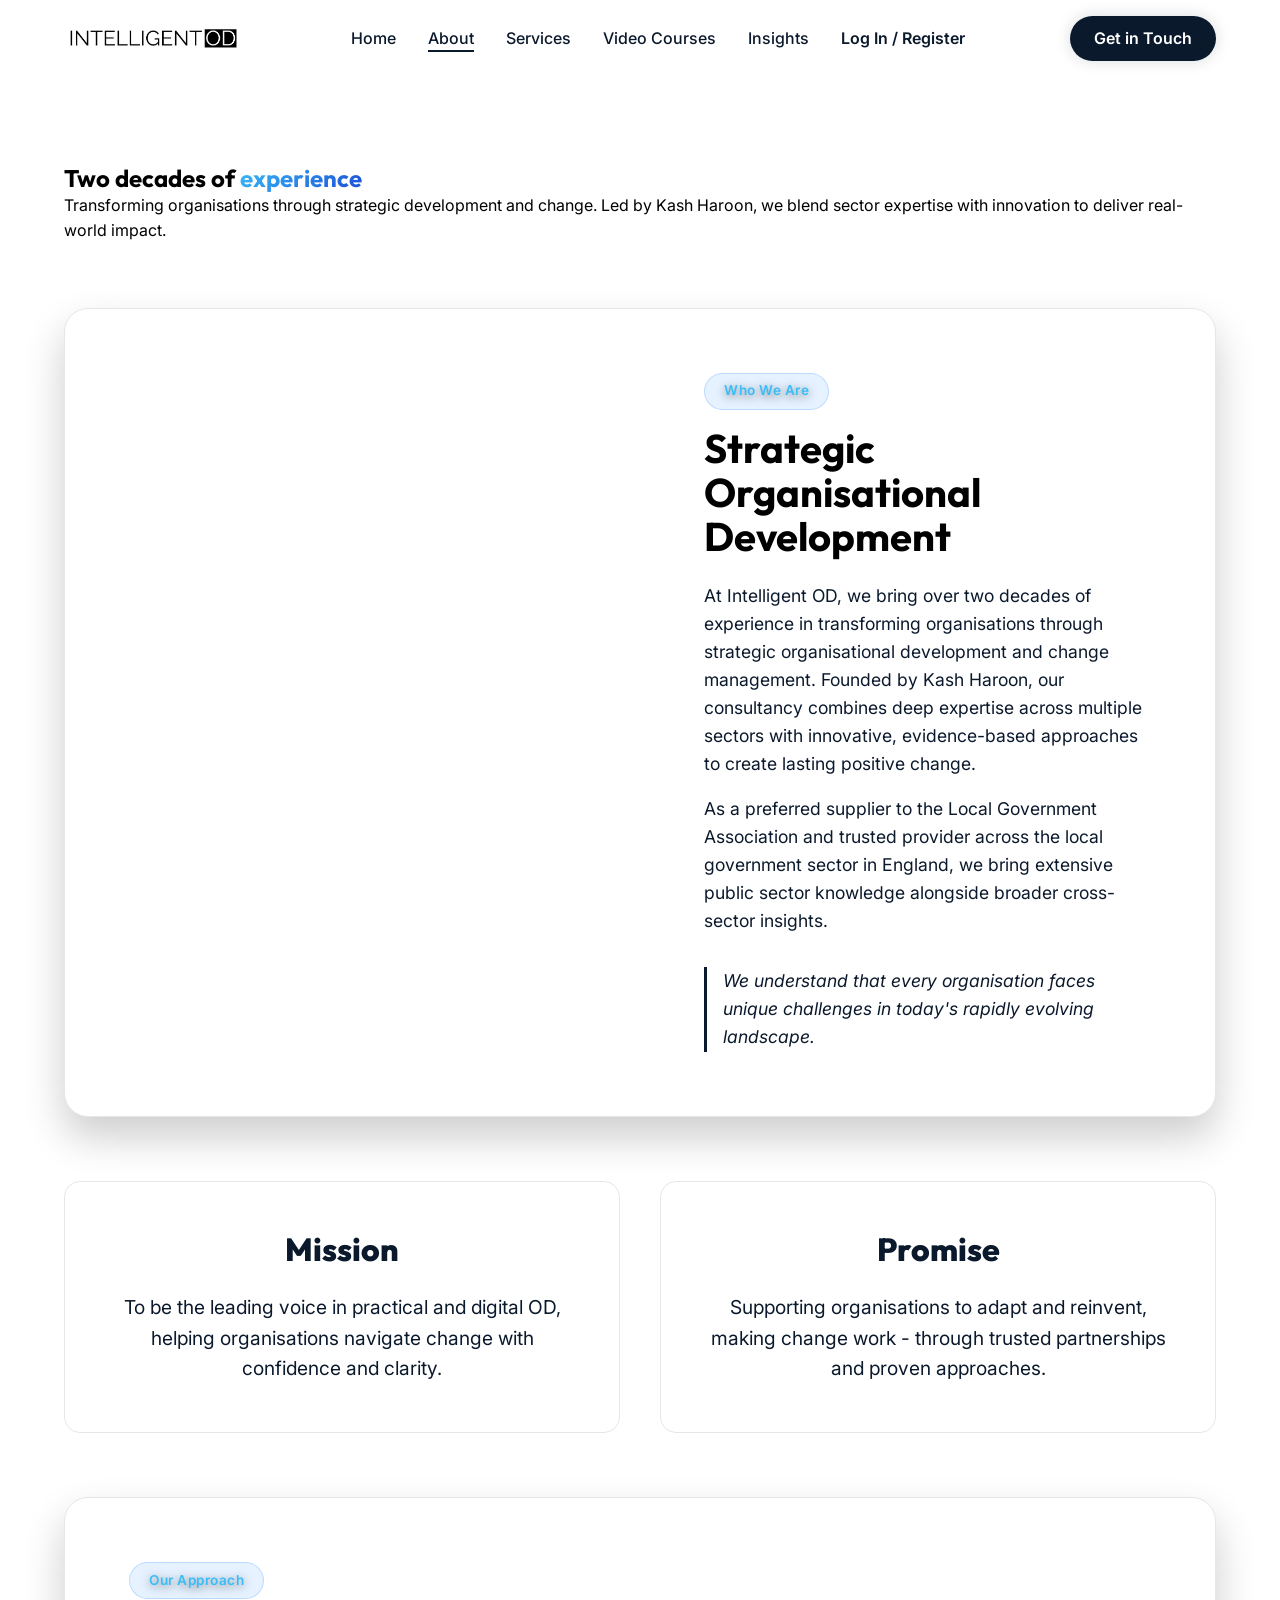
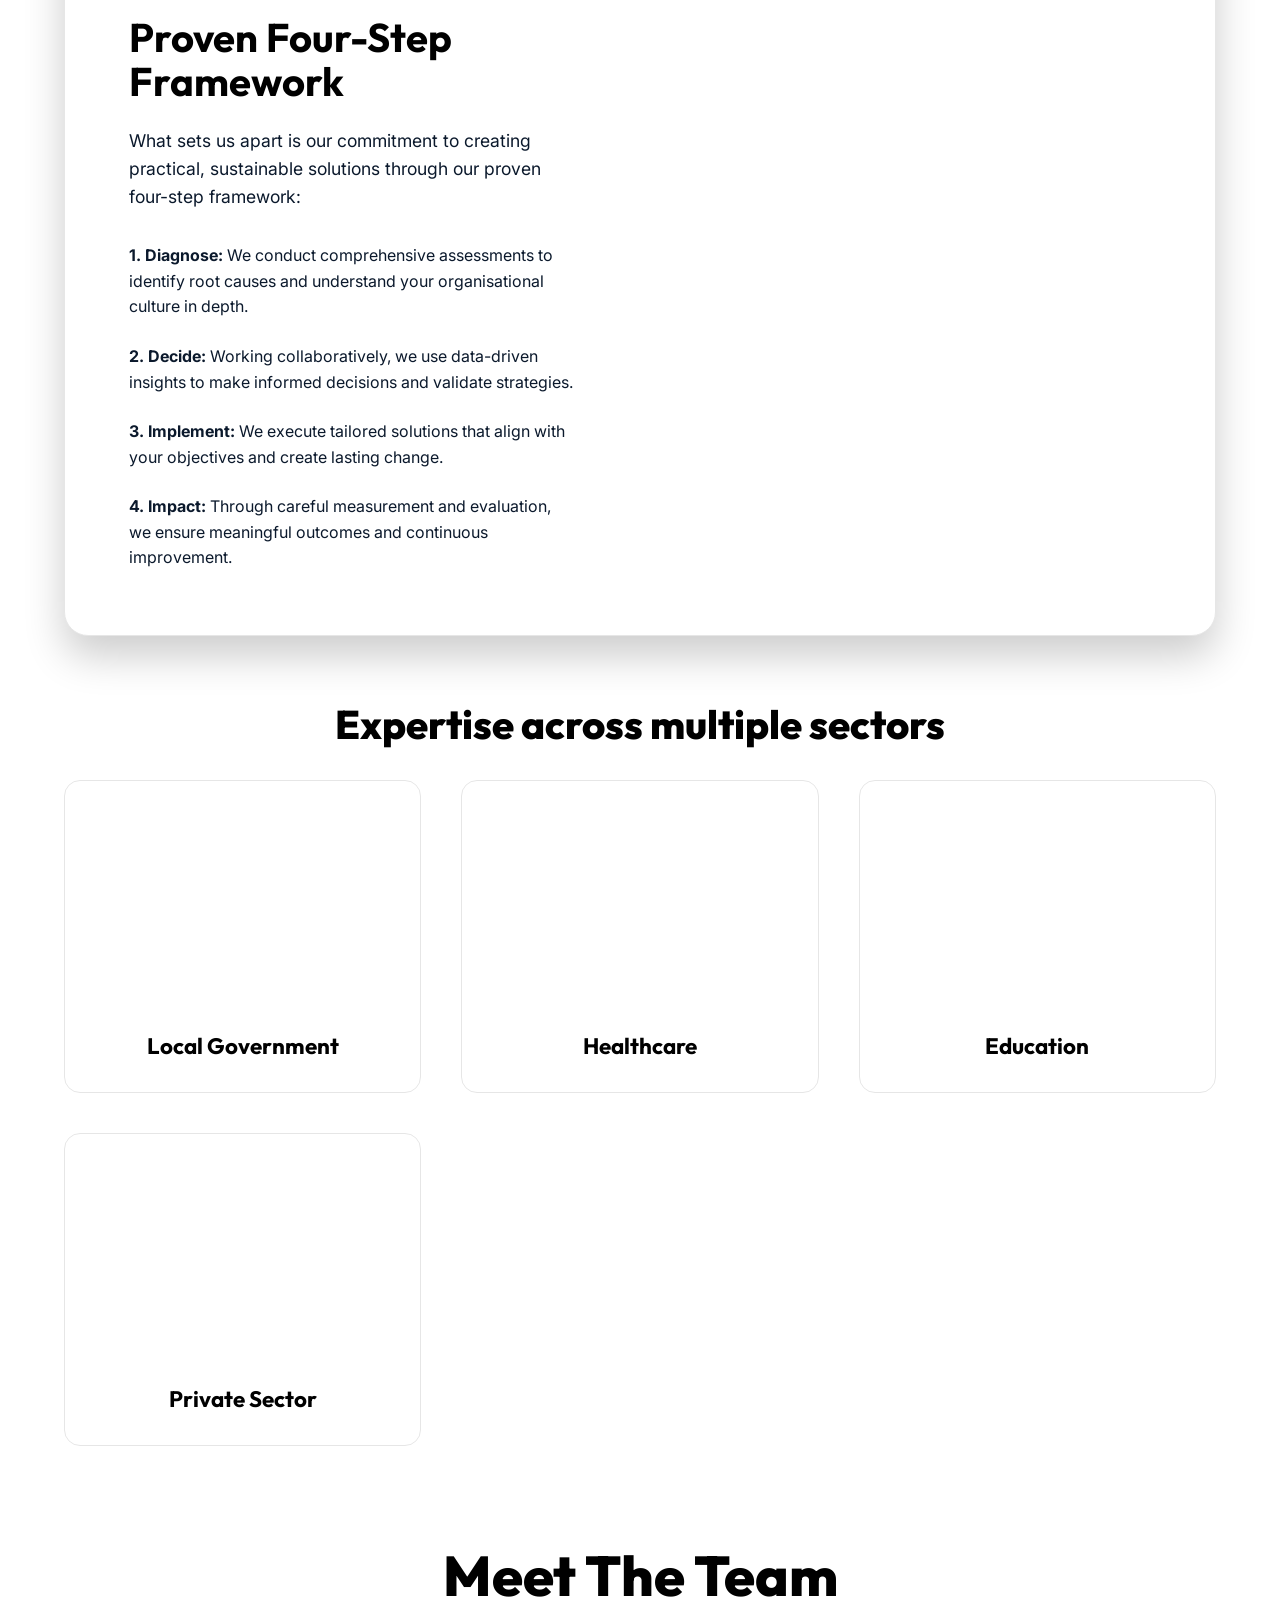
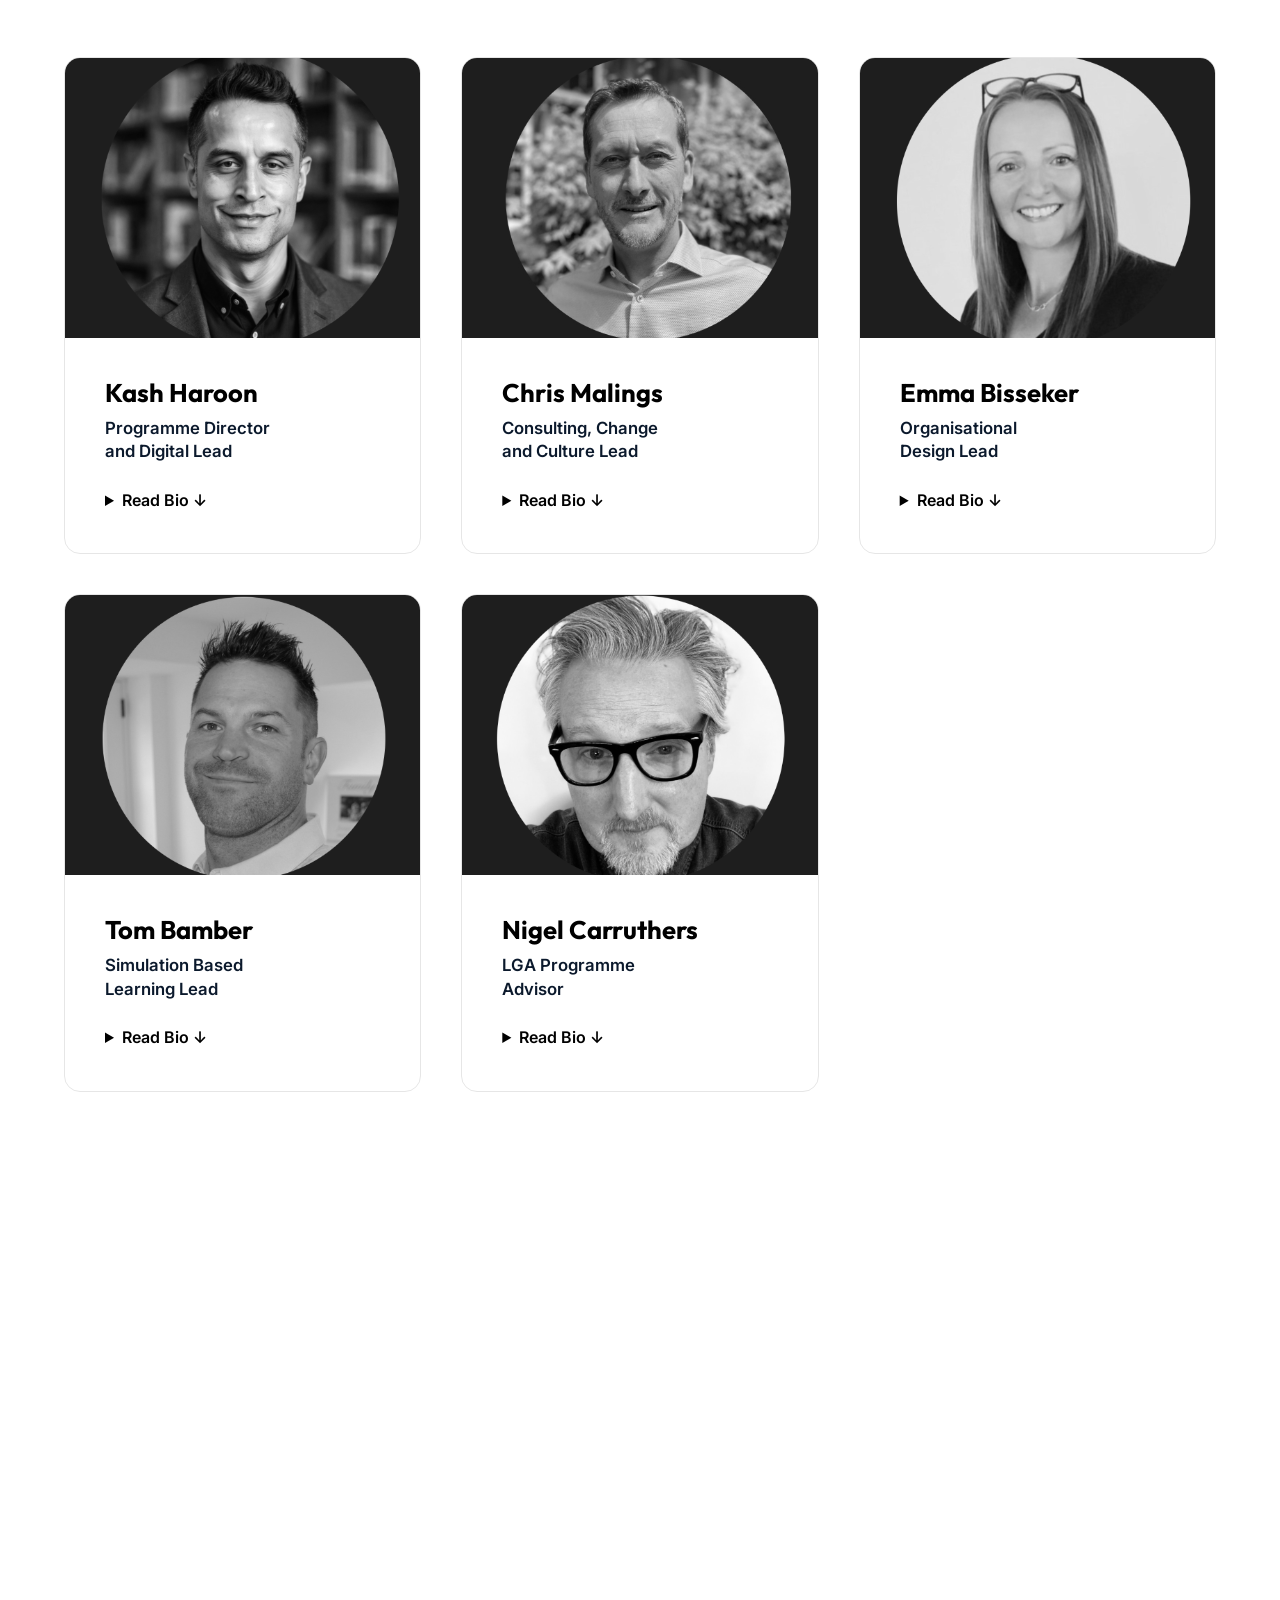
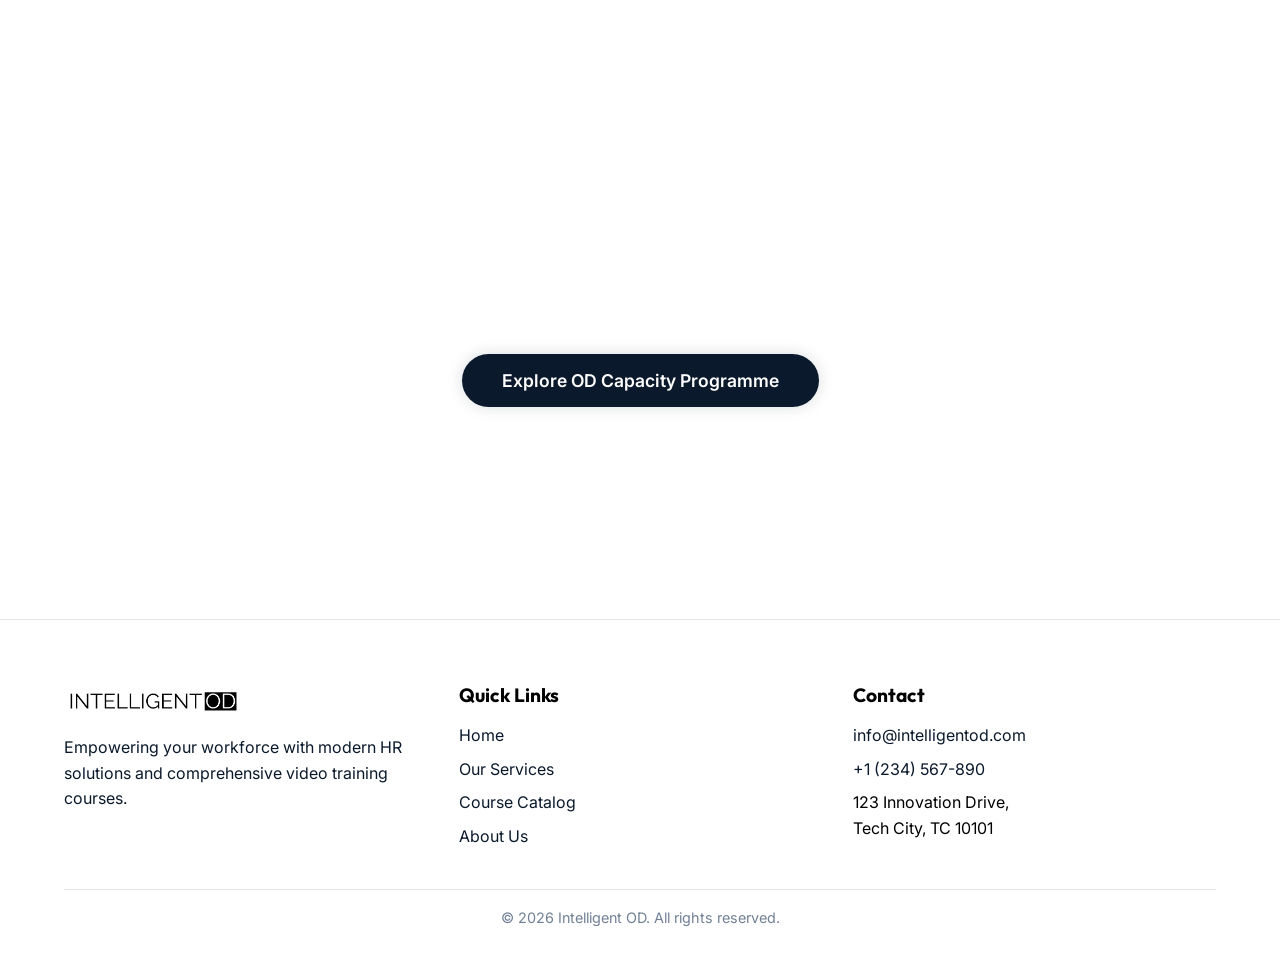
==== about.html @ 1fcc5a1a "Update homepage logo transparent blending and recent modifications" ====
<!DOCTYPE html>
<html lang="en">

<head>
    <meta charset="UTF-8">
    <meta name="viewport" content="width=device-width, initial-scale=1.0">
    <title>About | Intelligent OD</title>
    <!-- SEO Meta Tags -->
    <meta name="description"
        content="Intelligent OD offers premium HR consultancy services and exclusive video courses for professional growth and talent management.">
    <!-- Fonts -->
    <link rel="preconnect" href="https://fonts.googleapis.com">
    <link rel="preconnect" href="https://fonts.gstatic.com" crossorigin>
    <link
        href="https://fonts.googleapis.com/css2?family=Inter:wght@300;400;500;600&family=Outfit:wght@400;600;700;800&display=swap"
        rel="stylesheet">
    <!-- Styles -->
    <link rel="stylesheet" href="css/styles.css">
    <link rel="stylesheet" href="css/home.css">
    <link rel="stylesheet" href="css/animations.css">
    <link rel="stylesheet" href="css/responsive.css">
</head>

<body>

    <!-- Navigation -->
    <nav class="navbar" id="navbar">
        <div class="nav-header">
            <a href="index.html" class="navbar-brand"><img src="images/about-logo.jpg" alt="Intelligent OD Logo"
                    style="height: 35px; width: auto; display: block;"></a>
            <div class="menu-toggle" id="mobile-menu">
                <span class="bar"></span>
                <span class="bar"></span>
                <span class="bar"></span>
            </div>
        </div>
        <ul class="nav-links" id="nav-links">
            <li><a href="index.html" class="nav-link">Home</a></li>
            <li><a href="about.html" class="nav-link active">About</a></li>
            <li><a href="services.html" class="nav-link">Services</a></li>
            <li><a href="courses.html" class="nav-link">Video Courses</a></li>
            <li><a href="insights.html" class="nav-link">Insights</a></li>
            <li><a href="login.html" class="nav-link" style="color: var(--primary-accent); font-weight: 600;">Log In /
                    Register</a></li>
        </ul>
        <a href="index.html#contact" class="btn-primary">Get in Touch</a>
    </nav>

    <!-- Main Content wrapper -->
    <main id="main-content" style="padding-top: 100px;">

        <!-- Page Header -->
        <section class="page-header section-padding">
            <h1>Two decades of <span class="gradient-text">experience</span></h1>
            <p>Transforming organisations through strategic development and change. Led by Kash Haroon, we blend sector
                expertise with innovation to deliver real-world impact.</p>
        </section>

        <section class="about-content section-padding" id="about-content" style="padding-top: 0;">
            <div class="container" style="max-width: 1200px; margin: 0 auto;">

                <!-- WHO WE ARE (Flagship Hero Style) -->
                <div class="service-flagship glass"
                    style="border-radius: 24px; overflow: hidden; margin-bottom: 4rem; display: flex; flex-wrap: wrap; background: var(--bg-surface); border: 1px solid var(--border-color); box-shadow: 0 20px 40px rgba(0,0,0,0.2);">
                    <div class="flagship-image"
                        style="flex: 1 1 500px; min-height: 400px; background-image: url('https://images.unsplash.com/photo-1542744173-05336fcc7ad4?q=80&w=1200&auto=format&fit=crop'); background-size: cover; background-position: center;">
                    </div>
                    <div class="flagship-content"
                        style="flex: 1 1 500px; padding: 4rem; display: flex; flex-direction: column; justify-content: center;">
                        <span class="badge"
                            style="width: max-content; margin-bottom: 1rem; background: rgba(88, 166, 255, 0.15); border: 1px solid rgba(88, 166, 255, 0.3);">Who
                            We Are</span>
                        <h2
                            style="font-size: 2.5rem; margin-bottom: 1.5rem; line-height: 1.1; color: var(--text-primary);">
                            Strategic Organisational Development</h2>
                        <p
                            style="font-size: 1.1rem; color: var(--text-secondary); margin-bottom: 1rem; line-height: 1.6;">
                            At Intelligent OD, we bring over two decades of experience in transforming organisations
                            through strategic organisational development and change management. Founded by Kash Haroon,
                            our consultancy combines deep expertise across multiple sectors with innovative,
                            evidence-based approaches to create lasting positive change.</p>
                        <p
                            style="font-size: 1.1rem; color: var(--text-secondary); margin-bottom: 2rem; line-height: 1.6;">
                            As a preferred supplier to the Local Government Association and trusted provider across the
                            local government sector in England, we bring extensive public sector knowledge alongside
                            broader cross-sector insights.</p>
                        <p
                            style="font-style: italic; font-size: 1.1rem; color: var(--primary-accent); padding-left: 1rem; border-left: 3px solid var(--primary-accent);">
                            We understand that every organisation faces unique challenges in today's rapidly evolving
                            landscape.</p>
                    </div>
                </div>

                <!-- Mission & Promise (2-Column Balanced Grid) -->
                <div class="services-balanced-grid"
                    style="display: grid; grid-template-columns: repeat(auto-fit, minmax(320px, 1fr)); gap: 2.5rem; margin-bottom: 4rem;">
                    <!-- Mission -->
                    <div class="card glass"
                        style="padding: 3rem; display: flex; flex-direction: column; justify-content: center; align-items: center; text-align: center;">
                        <h3
                            style="font-size: 2rem; font-weight: 800; margin-bottom: 1.5rem; color: var(--primary-accent);">
                            Mission</h3>
                        <p style="color: var(--text-secondary); font-size: 1.2rem; line-height: 1.6;">To be the leading
                            voice in practical and digital OD, helping organisations navigate change with confidence and
                            clarity.</p>
                    </div>
                    <!-- Promise -->
                    <div class="card glass"
                        style="padding: 3rem; display: flex; flex-direction: column; justify-content: center; align-items: center; text-align: center;">
                        <h3
                            style="font-size: 2rem; font-weight: 800; margin-bottom: 1.5rem; color: var(--primary-accent);">
                            Promise</h3>
                        <p style="color: var(--text-secondary); font-size: 1.2rem; line-height: 1.6;">Supporting
                            organisations to adapt and reinvent, making change work - through trusted partnerships and
                            proven approaches.</p>
                    </div>
                </div>

                <!-- 4-Step Framework (Flagship Alternate Layout) -->
                <div class="service-flagship glass"
                    style="border-radius: 24px; overflow: hidden; margin-bottom: 4rem; display: flex; flex-wrap: wrap; flex-direction: row-reverse; background: var(--bg-surface); border: 1px solid var(--border-color); box-shadow: 0 20px 40px rgba(0,0,0,0.2);">
                    <div class="flagship-image"
                        style="flex: 1 1 500px; min-height: 400px; background-image: url('https://images.unsplash.com/photo-1552664730-d307ca884978?q=80&w=1200&auto=format&fit=crop'); background-size: cover; background-position: center;">
                    </div>
                    <div class="flagship-content"
                        style="flex: 1 1 500px; padding: 4rem; display: flex; flex-direction: column; justify-content: center;">
                        <span class="badge"
                            style="width: max-content; margin-bottom: 1rem; background: rgba(88, 166, 255, 0.15); border: 1px solid rgba(88, 166, 255, 0.3);">Our
                            Approach</span>
                        <h2
                            style="font-size: 2.5rem; margin-bottom: 1.5rem; line-height: 1.1; color: var(--text-primary);">
                            Proven Four-Step Framework</h2>
                        <p
                            style="font-size: 1.1rem; color: var(--text-secondary); margin-bottom: 2rem; line-height: 1.6;">
                            What sets us apart is our commitment to creating practical, sustainable solutions through
                            our proven four-step framework:</p>
                        <div style="display: flex; flex-direction: column; gap: 1.5rem;">
                            <div><strong style="color: var(--primary-accent);">1. Diagnose:</strong> <span
                                    style="color: var(--text-secondary);">We conduct comprehensive assessments to
                                    identify root causes and understand your organisational culture in depth.</span>
                            </div>
                            <div><strong style="color: var(--primary-accent);">2. Decide:</strong> <span
                                    style="color: var(--text-secondary);">Working collaboratively, we use data-driven
                                    insights to make informed decisions and validate strategies.</span></div>
                            <div><strong style="color: var(--primary-accent);">3. Implement:</strong> <span
                                    style="color: var(--text-secondary);">We execute tailored solutions that align with
                                    your objectives and create lasting change.</span></div>
                            <div><strong style="color: var(--primary-accent);">4. Impact:</strong> <span
                                    style="color: var(--text-secondary);">Through careful measurement and evaluation, we
                                    ensure meaningful outcomes and continuous improvement.</span></div>
                        </div>
                    </div>
                </div>

                <!-- Sectors Grid -->
                <!-- Sectors Title -->
                <div style="text-align: center; margin-bottom: 2rem; margin-top: 4rem;">
                    <h2 style="font-size: 2.5rem; font-weight: 800; color: var(--text-primary);">Expertise across
                        multiple sectors</h2>
                </div>
                <div class="services-balanced-grid"
                    style="display: grid; grid-template-columns: repeat(auto-fit, minmax(260px, 1fr)); gap: 2.5rem; margin-bottom: 4rem;">
                    <!-- Sector 1 -->
                    <div class="card glass"
                        style="padding: 0; overflow: hidden; display: flex; flex-direction: column; transition: transform 0.3s ease, box-shadow 0.3s ease;">
                        <div style="height: 220px; background-image: url('https://images.unsplash.com/photo-1541873676-a18131494184?q=80&w=800&auto=format&fit=crop'); background-size: cover; background-position: center; filter: grayscale(100%); transition: filter 0.3s ease;"
                            onmouseover="this.style.filter='grayscale(0%)'"
                            onmouseout="this.style.filter='grayscale(100%)'"></div>
                        <div style="padding: 2rem; text-align: center;">
                            <h3 style="font-size: 1.4rem; font-weight: 700; color: var(--text-primary);">Local
                                Government</h3>
                        </div>
                    </div>
                    <!-- Sector 2 -->
                    <div class="card glass"
                        style="padding: 0; overflow: hidden; display: flex; flex-direction: column; transition: transform 0.3s ease, box-shadow 0.3s ease;">
                        <div style="height: 220px; background-image: url('https://images.unsplash.com/photo-1505751172876-fa1923c5c528?q=80&w=800&auto=format&fit=crop'); background-size: cover; background-position: center; filter: grayscale(100%); transition: filter 0.3s ease;"
                            onmouseover="this.style.filter='grayscale(0%)'"
                            onmouseout="this.style.filter='grayscale(100%)'"></div>
                        <div style="padding: 2rem; text-align: center;">
                            <h3 style="font-size: 1.4rem; font-weight: 700; color: var(--text-primary);">Healthcare</h3>
                        </div>
                    </div>
                    <!-- Sector 3 -->
                    <div class="card glass"
                        style="padding: 0; overflow: hidden; display: flex; flex-direction: column; transition: transform 0.3s ease, box-shadow 0.3s ease;">
                        <div style="height: 220px; background-image: url('https://images.unsplash.com/photo-1507842217343-583bb7270b66?q=80&w=800&auto=format&fit=crop'); background-size: cover; background-position: center; filter: grayscale(100%); transition: filter 0.3s ease;"
                            onmouseover="this.style.filter='grayscale(0%)'"
                            onmouseout="this.style.filter='grayscale(100%)'"></div>
                        <div style="padding: 2rem; text-align: center;">
                            <h3 style="font-size: 1.4rem; font-weight: 700; color: var(--text-primary);">Education</h3>
                        </div>
                    </div>
                    <!-- Sector 4 -->
                    <div class="card glass"
                        style="padding: 0; overflow: hidden; display: flex; flex-direction: column; transition: transform 0.3s ease, box-shadow 0.3s ease;">
                        <div style="height: 220px; background-image: url('https://images.unsplash.com/photo-1486406146926-c627a92ad1ab?q=80&w=800&auto=format&fit=crop'); background-size: cover; background-position: center; filter: grayscale(100%); transition: filter 0.3s ease;"
                            onmouseover="this.style.filter='grayscale(0%)'"
                            onmouseout="this.style.filter='grayscale(100%)'"></div>
                        <div style="padding: 2rem; text-align: center;">
                            <h3 style="font-size: 1.4rem; font-weight: 700; color: var(--text-primary);">Private Sector
                            </h3>
                        </div>
                    </div>
                </div>

                <!-- Meet The Team Title -->
                <div style="text-align: center; margin-bottom: 3rem; margin-top: 6rem;">
                    <h2 style="font-size: 3.5rem; font-weight: 800; color: var(--text-primary);">Meet The Team</h2>
                </div>

                <!-- Meet The Team Grid (Clean Glass Cards like Services) -->
                <div class="services-balanced-grid team-grid"
                    style="display: grid; grid-template-columns: repeat(auto-fit, minmax(300px, 1fr)); gap: 2.5rem; margin-bottom: 5rem; align-items: flex-start;">

                    <!-- Team Member 1: Kash -->
                    <div class="card glass"
                        style="padding: 0; overflow: hidden; display: flex; flex-direction: column; transition: transform 0.3s ease, box-shadow 0.3s ease;">
                        <div style="height: 280px; background-image: url('images/team/kash.png'); background-size: cover; background-position: center; filter: grayscale(100%); transition: filter 0.3s ease;"
                            onmouseover="this.style.filter='grayscale(0%)'"
                            onmouseout="this.style.filter='grayscale(100%)'"></div>
                        <div style="padding: 2.5rem; display: flex; flex-direction: column; flex: 1;">
                            <h3
                                style="font-size: 1.6rem; font-weight: 700; margin-bottom: 0.5rem; color: var(--text-primary);">
                                Kash Haroon</h3>
                            <div
                                style="font-size: 1.05rem; font-weight: 600; color: var(--primary-accent); margin-bottom: 1.5rem; line-height: 1.4;">
                                Programme Director<br>and Digital Lead</div>
                            <div style="margin-top: auto;">
                                <details name="team-bios" style="cursor: pointer;">
                                    <summary
                                        style="font-size: 1rem; font-weight: 600; color: var(--text-primary); outline: none;">
                                        Read Bio &darr;</summary>
                                    <div
                                        style="font-size: 0.95rem; margin-top: 1.5rem; line-height: 1.6; color: var(--text-secondary); padding-top: 1.5rem; border-top: 1px solid var(--border-color);">
                                        Kash Haroon is an experienced organisational development practitioner and
                                        executive coach with over 25 years’ experience across the NHS, local government,
                                        and consultancy. He began his career at Manchester City Council and has since
                                        worked both across the North West and internationally through Roffey Park
                                        Institute. Kash brings deep practical insight, a strong coaching approach, and a
                                        wealth of real-world case studies to his work.</div>
                                </details>
                            </div>
                        </div>
                    </div>

                    <!-- Team Member 2: Chris Malings -->
                    <div class="card glass"
                        style="padding: 0; overflow: hidden; display: flex; flex-direction: column; transition: transform 0.3s ease, box-shadow 0.3s ease;">
                        <div style="height: 280px; background-image: url('images/team/chris.jpg'); background-size: cover; background-position: center; filter: grayscale(100%); transition: filter 0.3s ease;"
                            onmouseover="this.style.filter='grayscale(0%)'"
                            onmouseout="this.style.filter='grayscale(100%)'"></div>
                        <div style="padding: 2.5rem; display: flex; flex-direction: column; flex: 1;">
                            <h3
                                style="font-size: 1.6rem; font-weight: 700; margin-bottom: 0.5rem; color: var(--text-primary);">
                                Chris Malings</h3>
                            <div
                                style="font-size: 1.05rem; font-weight: 600; color: var(--primary-accent); margin-bottom: 1.5rem; line-height: 1.4;">
                                Consulting, Change<br>and Culture Lead</div>
                            <div style="margin-top: auto;">
                                <details name="team-bios" style="cursor: pointer;">
                                    <summary
                                        style="font-size: 1rem; font-weight: 600; color: var(--text-primary); outline: none;">
                                        Read Bio &darr;</summary>
                                    <div
                                        style="font-size: 0.95rem; margin-top: 1.5rem; line-height: 1.6; color: var(--text-secondary); padding-top: 1.5rem; border-top: 1px solid var(--border-color);">
                                        Chris is a highly collaborative consultant with expertise in change, consulting
                                        skills, and culture. He is known for working with people rather than doing to
                                        them, helping organisations navigate complex challenges in a thoughtful and
                                        practical way. His approach is grounded in partnership, clarity, and supporting
                                        meaningful organisational change.</div>
                                </details>
                            </div>
                        </div>
                    </div>

                    <!-- Team Member 3: Emma Bisseker -->
                    <div class="card glass"
                        style="padding: 0; overflow: hidden; display: flex; flex-direction: column; transition: transform 0.3s ease, box-shadow 0.3s ease;">
                        <div style="height: 280px; background-image: url('images/team/emma.png'); background-size: cover; background-position: center; filter: grayscale(100%); transition: filter 0.3s ease;"
                            onmouseover="this.style.filter='grayscale(0%)'"
                            onmouseout="this.style.filter='grayscale(100%)'"></div>
                        <div style="padding: 2.5rem; display: flex; flex-direction: column; flex: 1;">
                            <h3
                                style="font-size: 1.6rem; font-weight: 700; margin-bottom: 0.5rem; color: var(--text-primary);">
                                Emma Bisseker</h3>
                            <div
                                style="font-size: 1.05rem; font-weight: 600; color: var(--primary-accent); margin-bottom: 1.5rem; line-height: 1.4;">
                                Organisational<br>Design Lead</div>
                            <div style="margin-top: auto;">
                                <details name="team-bios" style="cursor: pointer;">
                                    <summary
                                        style="font-size: 1rem; font-weight: 600; color: var(--text-primary); outline: none;">
                                        Read Bio &darr;</summary>
                                    <div
                                        style="font-size: 0.95rem; margin-top: 1.5rem; line-height: 1.6; color: var(--text-secondary); padding-top: 1.5rem; border-top: 1px solid var(--border-color);">
                                        Emma is an organisational design specialist, executive coach, and HR
                                        practitioner with a highly practical approach. She brings deep expertise in
                                        organisational design, combined with hands-on experience and strong professional
                                        insight. Emma is particularly valued for turning complex organisational thinking
                                        into practical application.</div>
                                </details>
                            </div>
                        </div>
                    </div>

                    <!-- Team Member 4: Tom Bamber -->
                    <div class="card glass"
                        style="padding: 0; overflow: hidden; display: flex; flex-direction: column; transition: transform 0.3s ease, box-shadow 0.3s ease;">
                        <div style="height: 280px; background-image: url('images/team/tom.png'); background-size: cover; background-position: center; filter: grayscale(100%); transition: filter 0.3s ease;"
                            onmouseover="this.style.filter='grayscale(0%)'"
                            onmouseout="this.style.filter='grayscale(100%)'"></div>
                        <div style="padding: 2.5rem; display: flex; flex-direction: column; flex: 1;">
                            <h3
                                style="font-size: 1.6rem; font-weight: 700; margin-bottom: 0.5rem; color: var(--text-primary);">
                                Tom Bamber</h3>
                            <div
                                style="font-size: 1.05rem; font-weight: 600; color: var(--primary-accent); margin-bottom: 1.5rem; line-height: 1.4;">
                                Simulation Based<br>Learning Lead</div>
                            <div style="margin-top: auto;">
                                <details name="team-bios" style="cursor: pointer;">
                                    <summary
                                        style="font-size: 1rem; font-weight: 600; color: var(--text-primary); outline: none;">
                                        Read Bio &darr;</summary>
                                    <div
                                        style="font-size: 0.95rem; margin-top: 1.5rem; line-height: 1.6; color: var(--text-secondary); padding-top: 1.5rem; border-top: 1px solid var(--border-color);">
                                        Tom specialises in simulation-based learning, creating practical and engaging
                                        learning experiences that help people apply theory in realistic settings. A
                                        trusted facilitator and experienced coach, he brings a dynamic approach to
                                        development and has worked closely with Kash across a number of programmes. His
                                        work supports experiential learning that is both impactful and memorable.</div>
                                </details>
                            </div>
                        </div>
                    </div>

                    <!-- Team Member 5: Nigel Carruthers -->
                    <div class="card glass"
                        style="padding: 0; overflow: hidden; display: flex; flex-direction: column; transition: transform 0.3s ease, box-shadow 0.3s ease;">
                        <div style="height: 280px; background-image: url('images/team/nigel.png'); background-size: cover; background-position: center; filter: grayscale(100%); transition: filter 0.3s ease;"
                            onmouseover="this.style.filter='grayscale(0%)'"
                            onmouseout="this.style.filter='grayscale(100%)'"></div>
                        <div style="padding: 2.5rem; display: flex; flex-direction: column; flex: 1;">
                            <h3
                                style="font-size: 1.6rem; font-weight: 700; margin-bottom: 0.5rem; color: var(--text-primary);">
                                Nigel Carruthers</h3>
                            <div
                                style="font-size: 1.05rem; font-weight: 600; color: var(--primary-accent); margin-bottom: 1.5rem; line-height: 1.4;">
                                LGA Programme<br>Advisor</div>
                            <div style="margin-top: auto;">
                                <details name="team-bios" style="cursor: pointer;">
                                    <summary
                                        style="font-size: 1rem; font-weight: 600; color: var(--text-primary); outline: none;">
                                        Read Bio &darr;</summary>
                                    <div
                                        style="font-size: 0.95rem; margin-top: 1.5rem; line-height: 1.6; color: var(--text-secondary); padding-top: 1.5rem; border-top: 1px solid var(--border-color);">
                                        Nigel Carruthers is a Programme Adviser at the Local Government Association
                                        (LGA) and plays an important role in connecting the programme to wider sector
                                        learning and development. He has worked closely with Kash on a number of
                                        initiatives, including the creation of the National OD Network. Nigel brings
                                        strategic perspective, strong sector knowledge, and a commitment to developing
                                        impactful programmes.</div>
                                </details>
                            </div>
                        </div>
                    </div>

                </div>

            </div>

        </section>

        <!-- Flagship Promo -->
        <section class="flagship-promo"
            style="position: relative; padding: 10rem 2rem; overflow: hidden; background: linear-gradient(rgba(0,0,0,0.85), rgba(0,0,0,0.85)), url('https://images.unsplash.com/photo-1517048676732-d65bc937f952?q=80&w=1400&auto=format&fit=crop'); background-size: cover; background-position: center; background-attachment: fixed; text-align: center;">
            <div class="container" style="max-width: 1000px; margin: 0 auto; position: relative; z-index: 2;">
                <h2 style="font-size: 3rem; font-weight: 800; color: white; margin-bottom: 3rem; line-height: 1.3;">Our
                    flagship offering is our transformative OD Capacity and Capability Building Programme.</h2>
                <p
                    style="font-size: 1.25rem; color: rgba(255,255,255,0.9); margin-bottom: 2rem; line-height: 1.6; font-weight: 500;">
                    This comprehensive programme equips business partners and change professionals from all disciplines
                    with practical OD skills and confidence to drive meaningful transformation.</p>
                <p
                    style="font-size: 1.25rem; color: rgba(255,255,255,0.9); margin-bottom: 2rem; line-height: 1.6; font-weight: 500;">
                    Through our unique blend of digital delivery, hands-on workshops, coaching and simulation-based
                    learning, participants develop the capabilities to lead complex change while building sustainable
                    internal capacity.</p>
                <p style="font-size: 1.25rem; color: rgba(255,255,255,0.9); line-height: 1.6; font-weight: 500;">The
                    programme creates powerful networks of skilled practitioners who can effectively support their
                    organisations' evolving needs.</p>
                <div style="margin-top: 3rem;">
                    <a href="https://padlet.com/kharoon1/cornwall-county-council-organisational-design-and-developmen-bhr65c77tt8hbg9o"
                        target="_blank" class="btn-primary"
                        style="padding: 1rem 2.5rem; font-size: 1.1rem; background: var(--primary-accent);">Explore OD
                        Capacity Programme</a>
                </div>
            </div>
        </section>

    </main>

    <!-- Footer -->
    <footer class="footer">
        <div class="footer-content">
            <div class="footer-col">
                <a href="index.html" class="navbar-brand"><img src="images/about-logo.jpg" alt="Intelligent OD Logo"
                        style="height: 35px; width: auto; display: block;"></a>
                <p style="color: var(--text-secondary); margin-top: 1rem;">Empowering your workforce with modern HR
                    solutions and comprehensive video training courses.</p>
            </div>
            <div class="footer-col">
                <h3>Quick Links</h3>
                <ul>
                    <li><a href="index.html">Home</a></li>
                    <li><a href="services.html">Our Services</a></li>
                    <li><a href="courses.html">Course Catalog</a></li>
                    <li><a href="about.html">About Us</a></li>
                </ul>
            </div>
            <div class="footer-col">
                <h3>Contact</h3>
                <ul>
                    <li><a href="mailto:info@intelligentod.com">info@intelligentod.com</a></li>
                    <li><a href="tel:+1234567890">+1 (234) 567-890</a></li>
                    <li>123 Innovation Drive,<br>Tech City, TC 10101</li>
                </ul>
            </div>
        </div>
        <div class="footer-bottom">
            &copy; <span id="year"></span> Intelligent OD. All rights reserved.
        </div>
    </footer>

    <!-- Scripts -->
    <script>
        // Update copyright year
        document.getElementById('year').textContent = new Date().getFullYear();

        // Navbar scroll effect
        window.addEventListener('scroll', () => {
            const navbar = document.getElementById('navbar');
            if (window.scrollY > 50) {
                navbar.classList.add('scrolled');
            } else {
                navbar.classList.remove('scrolled');
            }
        });

        // Mobile Menu Toggle
        const mobileMenu = document.getElementById('mobile-menu');
        const navLinks = document.getElementById('nav-links');

        if (mobileMenu) {
            mobileMenu.addEventListener('click', () => {
                mobileMenu.classList.toggle('active');
                navLinks.classList.toggle('active');
            });

            // Close menu when clicking a link
            navLinks.querySelectorAll('a').forEach(link => {
                link.addEventListener('click', () => {
                    mobileMenu.classList.remove('active');
                    navLinks.classList.remove('active');
                });
            });
        }
    </script>
</body>

</html>
---- css/styles.css ----
:root {
  /* Color Palette - Client Brand Theme */
  --bg-color: #FFFFFF;
  --bg-surface: #FFFFFF;
  --bg-surface-glass: rgba(255, 255, 255, 0.95);
  --text-primary: #000000;
  --text-secondary: #0B192C;
  /* Navy */
  --text-muted: #718096;
  --primary-accent: #0B192C;
  /* Navy */
  --primary-accent-hover: #43C654;
  /* Grass Green */
  --border-color: #E6E6E6;
  /* Light Grey */

  /* Brand Accent Colors */
  --accent-cyan: #80CFF2;
  --accent-peach: #EAA082;
  --accent-pink: #DF93D3;
  --accent-green: #A1D595;

  /* Typography */
  --font-family: 'Inter', system-ui, -apple-system, sans-serif;
  --heading-font: 'Outfit', 'Inter', system-ui, sans-serif;

  /* Spacing */
  --spacing-xs: 0.25rem;
  --spacing-sm: 0.5rem;
  --spacing-md: 1rem;
  --spacing-lg: 2rem;
  --spacing-xl: 4rem;

  /* Transitions */
  --transition-fast: 0.2s ease;
  --transition-med: 0.3s ease;

  /* Shadows */
  --shadow-subtle: 0 4px 15px rgba(0, 0, 0, 0.05);
  --shadow-glow: 0 0 15px rgba(11, 25, 44, 0.15);
}

* {
  box-sizing: border-box;
  margin: 0;
  padding: 0;
}

body {
  font-family: var(--font-family);
  background-color: var(--bg-color);
  color: var(--text-primary);
  line-height: 1.6;
  overflow-x: hidden;
}

a {
  color: inherit;
  text-decoration: none;
  transition: color var(--transition-fast);
}

h1,
h2,
h3,
h4,
h5,
h6 {
  font-family: var(--heading-font);
  font-weight: 700;
  line-height: 1.2;
}

ul {
  list-style-type: none;
}

/* Glassmorphism Classes */
.glass {
  background: var(--bg-surface-glass);
  backdrop-filter: blur(10px);
  -webkit-backdrop-filter: blur(10px);
  border: 1px solid var(--border-color);
}

/* Navigation */
.navbar {
  position: fixed;
  top: 0;
  width: 100%;
  display: flex;
  justify-content: space-between;
  align-items: center;
  padding: var(--spacing-md) 5%;
  z-index: 1000;
  transition: all var(--transition-med);
}

.navbar.scrolled {
  padding: var(--spacing-sm) 5%;
  background: var(--bg-surface-glass);
  backdrop-filter: blur(16px);
  -webkit-backdrop-filter: blur(16px);
  border-bottom: 1px solid var(--border-color);
  box-shadow: var(--shadow-subtle);
}

.navbar-brand {
  font-family: var(--heading-font);
  font-size: 1.5rem;
  font-weight: 700;
  letter-spacing: -0.5px;
  color: var(--text-primary);
}

.nav-links {
  display: flex;
  gap: var(--spacing-lg);
}

.nav-link {
  font-size: 1rem;
  font-weight: 500;
  color: var(--text-secondary);
  position: relative;
}

.nav-link:hover,
.nav-link.active {
  color: var(--primary-accent);
}

.nav-link::after {
  content: '';
  position: absolute;
  width: 0;
  height: 2px;
  bottom: -4px;
  left: 0;
  background-color: var(--primary-accent);
  transition: width var(--transition-med);
}

.nav-link:hover::after,
.nav-link.active::after {
  width: 100%;
}

.btn-primary {
  background-color: var(--primary-accent);
  color: #fff;
  padding: 0.6rem 1.5rem;
  border-radius: 30px;
  font-weight: 600;
  border: none;
  cursor: pointer;
  transition: all var(--transition-fast);
  box-shadow: var(--shadow-glow);
}

.btn-primary:hover {
  background-color: var(--primary-accent-hover);
  transform: translateY(-2px);
  box-shadow: 0 6px 20px rgba(88, 166, 255, 0.6);
}

/* Footer structure */
.footer {
  background-color: var(--bg-surface);
  border-top: 1px solid var(--border-color);
  padding: var(--spacing-xl) 5% var(--spacing-lg);
  margin-top: var(--spacing-xl);
}

.footer-content {
  display: grid;
  grid-template-columns: repeat(auto-fit, minmax(200px, 1fr));
  gap: var(--spacing-lg);
  margin-bottom: var(--spacing-lg);
}

.footer-col h3 {
  font-size: 1.2rem;
  margin-bottom: var(--spacing-md);
}

.footer-col ul li {
  margin-bottom: var(--spacing-sm);
}

.footer-col ul li a {
  color: var(--text-secondary);
  transition: color var(--transition-fast);
}

.footer-col ul li a:hover {
  color: var(--primary-accent);
}

.footer-bottom {
  text-align: center;
  color: var(--text-muted);
  border-top: 1px solid var(--border-color);
  padding-top: var(--spacing-md);
  font-size: 0.9rem;
}
---- css/home.css ----
/* home.css - Styles specifically for the landing page */

.section-padding {
  padding: var(--spacing-xl) 5%;
}

.section-header {
  text-align: center;
  margin-bottom: var(--spacing-xl);
}

.section-header h2 {
  font-size: 2.5rem;
  margin-bottom: var(--spacing-sm);
  color: var(--text-primary);
}

.section-header p {
  color: var(--text-secondary);
  font-size: 1.1rem;
  max-width: 600px;
  margin: 0 auto;
}

/* Base Buttons Update */
.btn-secondary {
  background-color: transparent;
  color: var(--text-primary);
  padding: 0.6rem 1.5rem;
  border-radius: 30px;
  font-weight: 600;
  border: 1px solid var(--border-color);
  cursor: pointer;
  transition: all var(--transition-fast);
}

.btn-secondary:hover {
  background-color: var(--bg-surface-glass);
  border-color: var(--text-secondary);
  transform: translateY(-2px);
}

.center-btn {
  text-align: center;
  margin-top: var(--spacing-lg);
}

/* Gradient Text */
/* Gradient Text */
.gradient-text {
  background: linear-gradient(135deg, #38BDF8, #1D4ED8);
  -webkit-background-clip: text;
  -webkit-text-fill-color: transparent;
  background-clip: text;
}

/* Hero Section - Premium SaaS Dark Theme */
.hero {
  position: relative;
  min-height: 100vh;
  display: flex;
  align-items: center;
  justify-content: flex-start;
  padding: calc(80px + var(--spacing-xl)) 5% var(--spacing-xl);
  overflow: hidden;
  background: linear-gradient(135deg, #0B1220 0%, #111827 50%, #1E293B 100%);
  background-size: 200% 200%;
  animation: ambientLightShift 20s ease-in-out infinite alternate;
}



@keyframes ambientLightShift {
  0% {
    background-position: 0% 50%;
  }

  100% {
    background-position: 100% 50%;
  }
}

/* Subtle radial lighting top-right and bottom-left */
.hero::before {
  content: '';
  position: absolute;
  top: -20%;
  right: -10%;
  width: 60%;
  height: 70%;
  background: radial-gradient(ellipse at center, rgba(56, 189, 248, 0.08) 0%, transparent 60%);
  z-index: 1;
  pointer-events: none;
}

.hero::after {
  content: '';
  position: absolute;
  bottom: -20%;
  left: -10%;
  width: 60%;
  height: 60%;
  background: radial-gradient(ellipse at center, rgba(29, 78, 216, 0.12) 0%, transparent 60%);
  z-index: 1;
  pointer-events: none;
}

/* Subtle structure grid and noise texture overlay */
.hero-overlay {
  position: absolute;
  inset: 0;
  z-index: 2;
  pointer-events: none;
  background-image:
    linear-gradient(rgba(255, 255, 255, 0.02) 1px, transparent 1px),
    linear-gradient(90deg, rgba(255, 255, 255, 0.02) 1px, transparent 1px);
  background-size: 40px 40px;
  background-position: center center;
  box-shadow: inset 0 0 150px rgba(11, 18, 32, 0.95);
  /* Vignette edges */
}

/* Using a simple SVG data URI for ultra-subtle grain/noise */
.hero-overlay::after {
  content: "";
  position: absolute;
  inset: 0;
  opacity: 0.15;
  background: url("data:image/svg+xml,%3Csvg viewBox='0 0 200 200' xmlns='http://www.w3.org/2000/svg'%3E%3Cfilter id='noiseFilter'%3E%3CfeTurbulence type='fractalNoise' baseFrequency='0.85' numOctaves='3' stitchTiles='stitch'/%3E%3C/filter%3E%3Crect width='100%25' height='100%25' filter='url(%23noiseFilter)'/%3E%3C/svg%3E");
}

/* Glassmorphism panel on the right side */
.hero-glass-shape {
  position: absolute;
  right: 5%;
  top: 50%;
  transform: translateY(-50%) rotate(15deg);
  width: 40vw;
  height: 70vh;
  max-width: 500px;
  background: linear-gradient(135deg, rgba(255, 255, 255, 0.03) 0%, rgba(255, 255, 255, 0.005) 100%);
  backdrop-filter: blur(20px);
  -webkit-backdrop-filter: blur(20px);
  border: 1px solid rgba(255, 255, 255, 0.06);
  border-radius: 40px;
  z-index: 3;
  pointer-events: none;
  box-shadow: 0 30px 60px rgba(0, 0, 0, 0.3);
}

.hero-content {
  text-align: left;
  max-width: 650px;
  margin-left: 5%;
  z-index: 10;
  position: relative;
}

.hero-dark-overlay {
  position: absolute;
  inset: 0;
  z-index: 4;
  background: linear-gradient(to right, rgba(11, 18, 32, 0.9) 0%, rgba(11, 18, 32, 0.65) 40%, rgba(11, 18, 32, 0.1) 100%);
  backdrop-filter: blur(3px) brightness(0.85);
  -webkit-backdrop-filter: blur(3px) brightness(0.85);
  pointer-events: none;
}

.badge {
  display: inline-block;
  padding: 0.4rem 1.2rem;
  background: rgba(56, 189, 248, 0.1);
  color: #38BDF8;
  border-radius: 30px;
  font-size: 0.85rem;
  font-weight: 600;
  margin-bottom: var(--spacing-md);
  border: 1px solid rgba(56, 189, 248, 0.2);
  letter-spacing: 0.5px;
  text-shadow: 0 2px 10px rgba(0, 0, 0, 0.5);
}

.hero-title {
  font-size: clamp(2.5rem, 5vw, 4.5rem);
  margin-bottom: var(--spacing-md);
  letter-spacing: -1.5px;
  color: #FFFFFF;
  line-height: 1.1;
  text-shadow: 0 4px 20px rgba(0, 0, 0, 0.8), 0 2px 8px rgba(0, 0, 0, 0.6);
}

.hero-subtitle {
  font-size: 1.25rem;
  color: #E2E8F0;
  margin-bottom: var(--spacing-xl);
  max-width: 550px;
  line-height: 1.6;
  font-weight: 400;
  text-shadow: 0 2px 10px rgba(0, 0, 0, 0.6);
}

.hero-actions {
  display: flex;
  gap: var(--spacing-md);
  justify-content: flex-start;
  flex-wrap: wrap;
}

/* Make logo and nav links white initially, since hero is dark */
body.home-page .navbar:not(.scrolled) .navbar-brand img {
  background: transparent;
}

body.home-page .navbar:not(.scrolled) .nav-link {
  color: #F8FAFC;
}

body.home-page .navbar:not(.scrolled) .nav-link:hover,
body.home-page .navbar:not(.scrolled) .nav-link.active {
  color: #38BDF8;
}

body.home-page .navbar:not(.scrolled) .nav-link::after {
  background-color: #38BDF8;
}

body.home-page .navbar:not(.scrolled) .menu-toggle .bar {
  background-color: #F8FAFC;
}

/* Card System */
.card {
  border-radius: 16px;
  padding: var(--spacing-lg);
  transition: transform var(--transition-med), box-shadow var(--transition-med);
}

.card:hover {
  transform: translateY(-5px);
  box-shadow: 0 10px 30px rgba(0, 0, 0, 0.2);
  border-color: rgba(255, 255, 255, 0.1);
}

/* Services Bento Grid */
.services-bento {
  display: grid;
  grid-template-columns: repeat(6, 1fr);
  gap: var(--spacing-lg);
}

.bento-item {
  position: relative;
  border-radius: 20px;
  overflow: hidden;
  min-height: 400px;
  display: flex;
  flex-direction: column;
  justify-content: flex-end;
  background-size: cover;
  background-position: center;
  transition: transform var(--transition-med), box-shadow var(--transition-med);
}

.bento-item:hover {
  transform: translateY(-5px);
  box-shadow: 0 15px 40px rgba(0, 0, 0, 0.4);
}

.bento-overlay {
  position: absolute;
  top: 0;
  left: 0;
  right: 0;
  bottom: 0;
  background: linear-gradient(to bottom, rgba(0, 0, 0, 0.4) 0%, rgba(0, 0, 0, 0.95) 50%, rgba(0, 0, 0, 1) 100%);
  z-index: 1;
  transition: opacity var(--transition-fast);
}

.bento-item:hover .bento-overlay {
  background: linear-gradient(to bottom, rgba(0, 0, 0, 0.5) 0%, rgba(0, 0, 0, 0.98) 50%, rgba(0, 0, 0, 1) 100%);
}

.bento-content {
  position: relative;
  padding: var(--spacing-xl) var(--spacing-lg) var(--spacing-lg);
  z-index: 2;
  display: flex;
  flex-direction: column;
  gap: var(--spacing-xs);
}

.bento-icon {
  font-size: 2rem;
  margin-bottom: var(--spacing-xs);
  background: rgba(255, 255, 255, 0.15);
  padding: 12px;
  border-radius: 12px;
  width: max-content;
  backdrop-filter: blur(8px);
  border: 1px solid rgba(255, 255, 255, 0.1);
  line-height: 1;
}

.bento-content h3 {
  color: white;
  font-size: 1.6rem;
  margin-bottom: 0.5rem;
  font-weight: 700;
  letter-spacing: -0.5px;
  line-height: 1.2;
}

.bento-content p {
  color: rgba(255, 255, 255, 0.95);
  font-size: 1rem;
  line-height: 1.6;
}

/* Span configurations for 6-col balanced grid on Desktop */
.services-bento .bento-item:nth-child(1) {
  grid-column: span 3;
}

.services-bento .bento-item:nth-child(2) {
  grid-column: span 3;
}

.services-bento .bento-item:nth-child(3) {
  grid-column: span 2;
}

.services-bento .bento-item:nth-child(4) {
  grid-column: span 2;
}

.services-bento .bento-item:nth-child(5) {
  grid-column: span 2;
}

.services-bento .bento-item:nth-child(6) {
  grid-column: span 4;
}

.services-bento .bento-item:nth-child(7) {
  grid-column: span 2;
}

/* Insights Bento Grid (4 items) */
.insights-bento {
  display: grid;
  grid-template-columns: repeat(3, 1fr);
  gap: var(--spacing-lg);
}

.insights-bento .bento-item {
  min-height: 300px;
}

.insights-bento .bento-content {
  background: linear-gradient(to top, rgba(0, 0, 0, 0.9) 0%, rgba(0, 0, 0, 0.6) 70%, transparent 100%);
  padding-top: 60px;
}

.insights-bento .bento-item:nth-child(1) {
  grid-column: span 2;
}

.insights-bento .bento-item:nth-child(2) {
  grid-column: span 1;
}

.insights-bento .bento-item:nth-child(3) {
  grid-column: span 1;
}

.insights-bento .bento-item:nth-child(4) {
  grid-column: span 2;
}

/* Read Link */
.read-link {
  display: inline-flex;
  margin-top: var(--spacing-sm);
  color: var(--primary-accent);
  font-weight: 500;
  text-decoration: none;
  font-size: 0.95rem;
}

.bento-item:hover .read-link {
  color: white;
}

/* Courses */
.courses-grid {
  display: grid;
  grid-template-columns: repeat(auto-fit, minmax(350px, 1fr));
  gap: var(--spacing-lg);
}

.course-card {
  padding: 0;
  overflow: hidden;
  display: flex;
  flex-direction: column;
}

.course-thumbnail {
  height: 200px;
  background: linear-gradient(135deg, #161b22, #21262d);
  display: flex;
  align-items: center;
  justify-content: center;
  position: relative;
  overflow: hidden;
}

.course-thumbnail::before {
  content: '';
  position: absolute;
  top: 0;
  left: 0;
  right: 0;
  bottom: 0;
  background: radial-gradient(circle at center, transparent 30%, rgba(0, 0, 0, 0.5) 100%);
}

.play-overlay {
  width: 60px;
  height: 60px;
  background: rgba(255, 255, 255, 0.2);
  backdrop-filter: blur(5px);
  border-radius: 50%;
  display: flex;
  align-items: center;
  justify-content: center;
  font-size: 1.5rem;
  color: white;
  z-index: 2;
  transition: all var(--transition-fast);
  cursor: pointer;
}

.course-card:hover .play-overlay {
  transform: scale(1.1);
  background: var(--primary-accent);
  box-shadow: var(--shadow-glow);
}

.course-info {
  padding: var(--spacing-lg);
  flex: 1;
  display: flex;
  flex-direction: column;
}

.category {
  font-size: 0.8rem;
  text-transform: uppercase;
  letter-spacing: 1px;
  color: var(--primary-accent);
  margin-bottom: var(--spacing-xs);
  font-weight: 600;
}

.course-info h3 {
  font-size: 1.3rem;
  margin-bottom: var(--spacing-sm);
}

.course-info p {
  color: var(--text-secondary);
  margin-bottom: var(--spacing-md);
  flex: 1;
}

.course-link {
  color: var(--text-primary);
  font-weight: 600;
  display: inline-flex;
  align-items: center;
  gap: 5px;
}

.course-link:hover {
  color: var(--primary-accent);
}

/* About Founder Section */
.about-container {
  max-width: 1000px;
  margin: 0 auto;
  padding: var(--spacing-xl);
}

.about-content {
  display: flex;
  gap: var(--spacing-xl);
  align-items: center;
}

.about-image {
  flex: 0 0 320px;
}

.founder-avatar {
  width: 100%;
  aspect-ratio: 4/5;
  border-radius: 16px;
  background-image: url('../assets/kash.png');
  background-size: cover;
  background-position: center;
  box-shadow: var(--shadow-glow);
  position: relative;
}

.founder-avatar::after {
  content: '';
  position: absolute;
  top: -15px;
  left: -15px;
  right: 15px;
  bottom: 15px;
  border: 2px solid var(--primary-accent);
  border-radius: 16px;
  z-index: -1;
  transition: all var(--transition-med);
}

.about-container:hover .founder-avatar::after {
  transform: translate(5px, 5px);
}

.about-text {
  flex: 1;
}

.about-text h2 {
  font-size: 2.8rem;
  margin-bottom: var(--spacing-sm);
  color: var(--text-primary);
}

.highlight-text {
  font-size: 1.15rem;
  color: var(--text-primary);
  font-weight: 500;
  margin-bottom: var(--spacing-md);
  border-left: 3px solid var(--primary-accent);
  padding-left: 15px;
}

.about-text p:not(.highlight-text) {
  color: var(--text-secondary);
  margin-bottom: var(--spacing-md);
  line-height: 1.7;
}

.linkedin-btn {
  display: inline-flex;
  align-items: center;
  gap: 10px;
  background-color: #0a66c2;
  color: white;
  padding: 0.8rem 1.8rem;
  border-radius: 30px;
  font-weight: 600;
  transition: all var(--transition-fast);
  text-decoration: none;
}

.linkedin-btn:hover {
  background-color: #004182;
  transform: translateY(-2px);
  color: white;
  box-shadow: 0 4px 15px rgba(10, 102, 194, 0.4);
}

/* Contact Section */
.contact-container {
  max-width: 600px;
  margin: 0 auto;
  padding: var(--spacing-lg);
}

.contact-form {
  display: flex;
  flex-direction: column;
  gap: var(--spacing-md);
}

.form-group {
  display: flex;
  flex-direction: column;
  gap: var(--spacing-xs);
}

.form-group label {
  font-weight: 500;
  color: var(--text-primary);
  font-size: 0.95rem;
}

.form-group input,
.form-group textarea {
  background-color: var(--bg-surface);
  border: 1px solid var(--border-color);
  color: var(--text-primary);
  padding: 0.8rem;
  border-radius: 8px;
  font-family: var(--font-family);
  transition: border-color var(--transition-fast);
}

.form-group input:focus,
.form-group textarea:focus {
  outline: none;
  border-color: var(--primary-accent);
}

.error-msg {
  color: #ff6b6b;
  font-size: 0.85rem;
  display: none;
  margin-top: var(--spacing-xs);
}

.thank-you-message {
  display: flex;
  flex-direction: column;
  align-items: center;
  justify-content: center;
  text-align: center;
  padding: var(--spacing-lg) 0;
  animation: fadeUpAnim 0.5s forwards;
}

.success-icon {
  width: 60px;
  height: 60px;
  background-color: rgba(72, 187, 120, 0.2);
  color: #48bb78;
  border-radius: 50%;
  display: flex;
  align-items: center;
  justify-content: center;
  font-size: 2rem;
  margin-bottom: var(--spacing-md);
}
---- css/animations.css ----
/* animations.css - Entry animations for elements to create a dynamic feel */

/* Fade Up General Class */
.fade-up {
  opacity: 0;
  transform: translateY(30px);
  animation: fadeUpAnim 0.8s forwards;
}

.delay-100 { animation-delay: 0.1s; }
.delay-200 { animation-delay: 0.2s; }
.delay-300 { animation-delay: 0.3s; }
.delay-400 { animation-delay: 0.4s; }

@keyframes fadeUpAnim {
  to {
    opacity: 1;
    transform: translateY(0);
  }
}

/* Specific section animations (will run on elements even without JS observer if we prefer, but let's just use CSS keyframes on load) */
.hero-content {
  animation: fadeUpAnim 1s ease-out forwards;
}

.service-card:nth-child(1) { animation: fadeUpAnim 0.6s ease-out 0.2s forwards; opacity: 0; }
.service-card:nth-child(2) { animation: fadeUpAnim 0.6s ease-out 0.4s forwards; opacity: 0; }
.service-card:nth-child(3) { animation: fadeUpAnim 0.6s ease-out 0.6s forwards; opacity: 0; }

.course-card:nth-child(1) { animation: fadeUpAnim 0.6s ease-out 0.2s forwards; opacity: 0; }
.course-card:nth-child(2) { animation: fadeUpAnim 0.6s ease-out 0.3s forwards; opacity: 0; }
.course-card:nth-child(3) { animation: fadeUpAnim 0.6s ease-out 0.4s forwards; opacity: 0; }
.course-card:nth-child(4) { animation: fadeUpAnim 0.6s ease-out 0.5s forwards; opacity: 0; }

/* Pulse animation for play buttons */
@keyframes pulse {
  0% { transform: scale(1); box-shadow: 0 0 0 0 rgba(88, 166, 255, 0.7); }
  70% { transform: scale(1.05); box-shadow: 0 0 0 15px rgba(88, 166, 255, 0); }
  100% { transform: scale(1); box-shadow: 0 0 0 0 rgba(88, 166, 255, 0); }
}

.play-button-large {
  animation: pulse 2s infinite;
}
---- css/responsive.css ----
/* responsive.css - Media queries for all pages */

/* Tablet & Smaller */
@media screen and (max-width: 900px) {
  .hero-title {
    font-size: 3rem;
  }

  .services-bento {
    grid-template-columns: repeat(2, 1fr);
  }

  /* Reset spans for 2 columns */
  .services-bento .bento-item {
    grid-column: span 1 !important;
  }

  /* Flagship & Anti-Racist can span full width to fit their content */
  .services-bento .bento-item:nth-child(6),
  .services-bento .bento-item:nth-child(7) {
    grid-column: span 2 !important;
  }

  .courses-grid {
    grid-template-columns: repeat(auto-fit, minmax(280px, 1fr));
  }

  .insights-bento {
    grid-template-columns: repeat(2, 1fr);
  }

  .insights-bento .bento-item {
    grid-column: span 1 !important;
  }

  .insights-bento .bento-item:nth-child(1),
  .insights-bento .bento-item:nth-child(4) {
    grid-column: span 2 !important;
  }

  .playback-layout {
    flex-direction: column;
    overflow-y: auto;
  }

  .syllabus-sidebar {
    width: 100%;
    border-left: none;
    border-top: 1px solid var(--border-color);
  }

  .video-section {
    overflow-y: visible;
  }

  .course-details {
    margin-top: var(--spacing-md);
  }

  .about-content {
    flex-direction: column;
    text-align: center;
  }

  .about-image {
    flex: 0 0 auto;
    width: 280px;
    margin: 0 auto;
  }

  .founder-avatar::after {
    display: none;
  }

  .highlight-text {
    text-align: left;
  }
}

/* Mobile */
@media screen and (max-width: 600px) {
  .navbar {
    padding: var(--spacing-sm);
    flex-direction: column;
    gap: var(--spacing-sm);
  }

  .nav-header {
    display: flex;
    justify-content: space-between;
    align-items: center;
    width: 100%;
  }

  .menu-toggle {
    display: flex;
    flex-direction: column;
    gap: 5px;
    cursor: pointer;
  }

  .menu-toggle .bar {
    width: 25px;
    height: 3px;
    background-color: white;
    transition: all var(--transition-fast);
    border-radius: 3px;
  }

  .nav-links {
    display: none;
    flex-direction: column;
    width: 100%;
    text-align: center;
    gap: 1.5rem;
    padding-bottom: 1rem;
    padding-top: 1rem;
    animation: fadeUpAnim 0.3s forwards;
  }

  .nav-links.active {
    display: flex;
  }

  .menu-toggle.active .bar:nth-child(1) {
    transform: translateY(8px) rotate(45deg);
  }

  .menu-toggle.active .bar:nth-child(2) {
    opacity: 0;
  }

  .menu-toggle.active .bar:nth-child(3) {
    transform: translateY(-8px) rotate(-45deg);
  }

  .navbar-brand {
    font-size: 1.2rem;
  }

  .services-bento,
  .insights-bento {
    grid-template-columns: 1fr;
  }

  .services-bento .bento-item,
  .insights-bento .bento-item {
    grid-column: span 1 !important;
  }

  .hero-title {
    font-size: 2.2rem;
  }

  .hero-actions {
    flex-direction: column;
    gap: var(--spacing-sm);
  }

  .hero-actions a {
    width: 100%;
  }

  .section-header h2,
  .page-header h1 {
    font-size: 2rem;
  }

  .details-header {
    flex-direction: column;
    gap: var(--spacing-sm);
  }
}
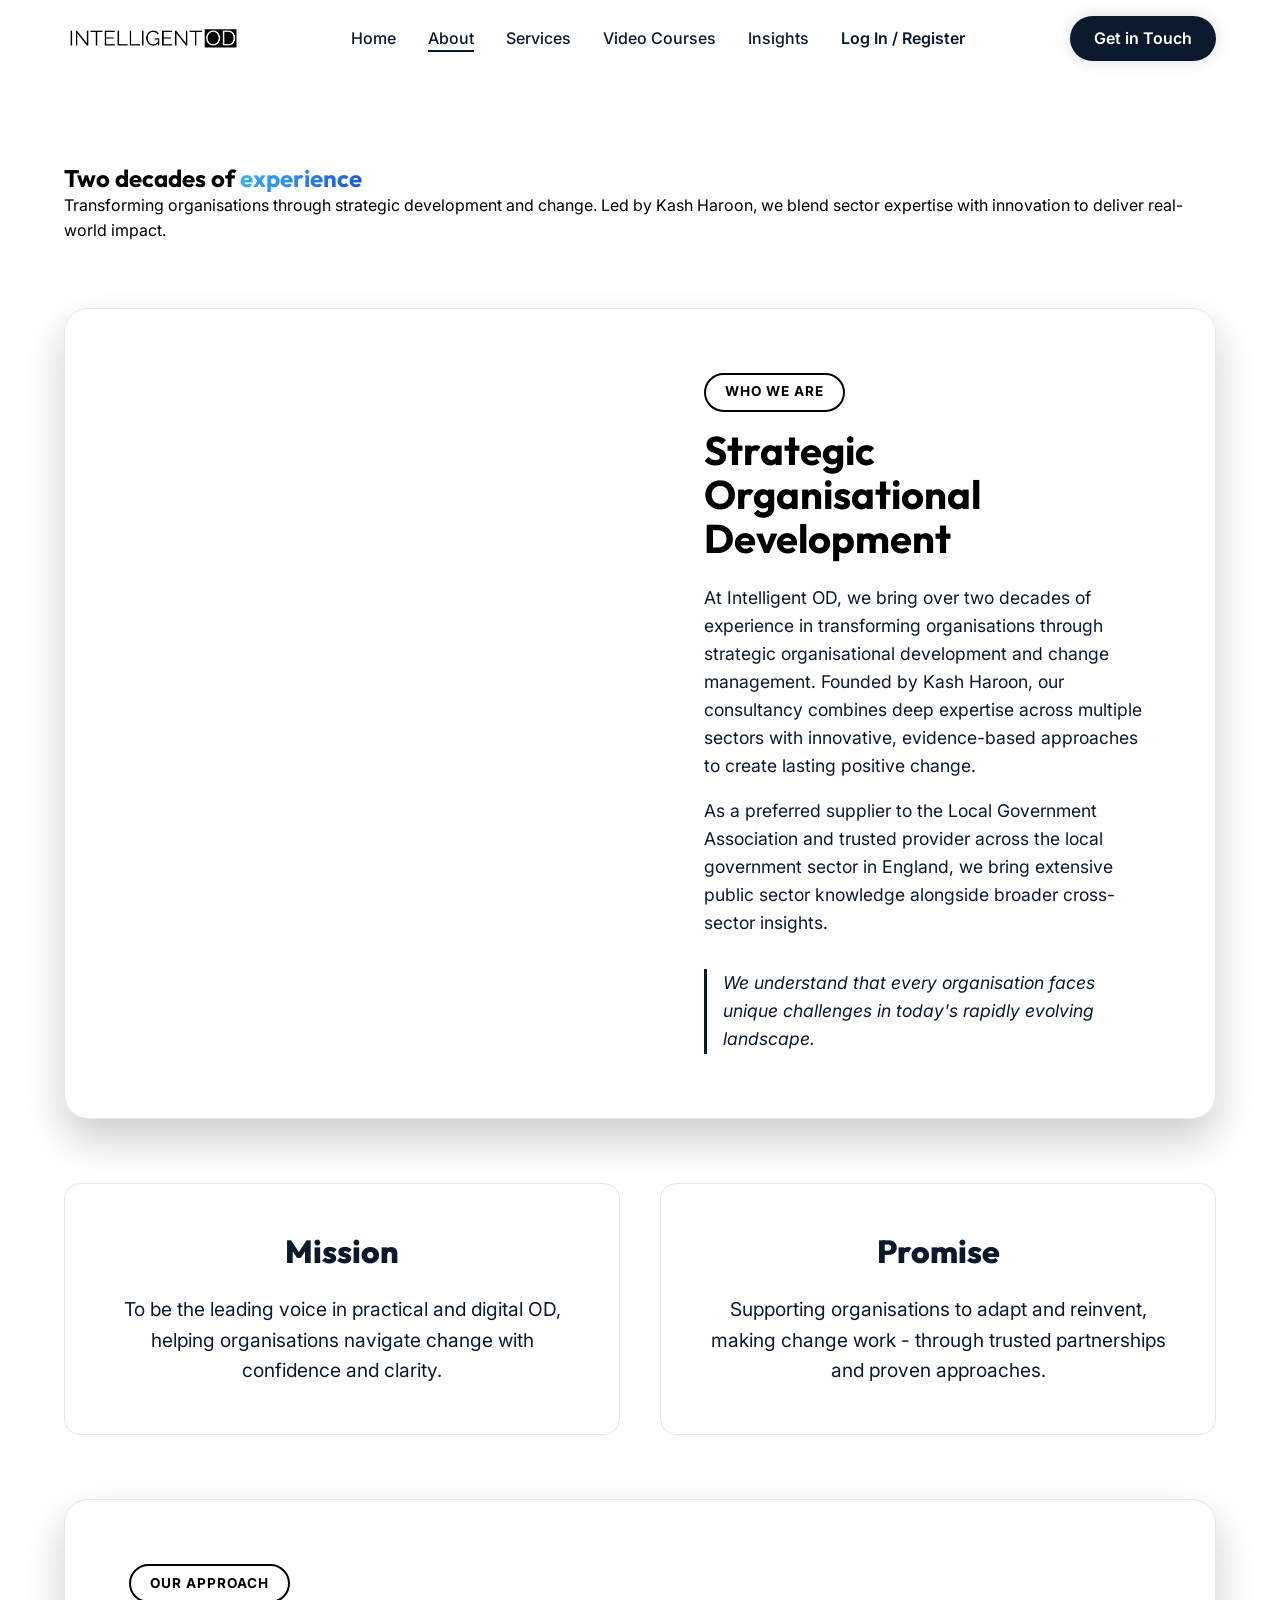
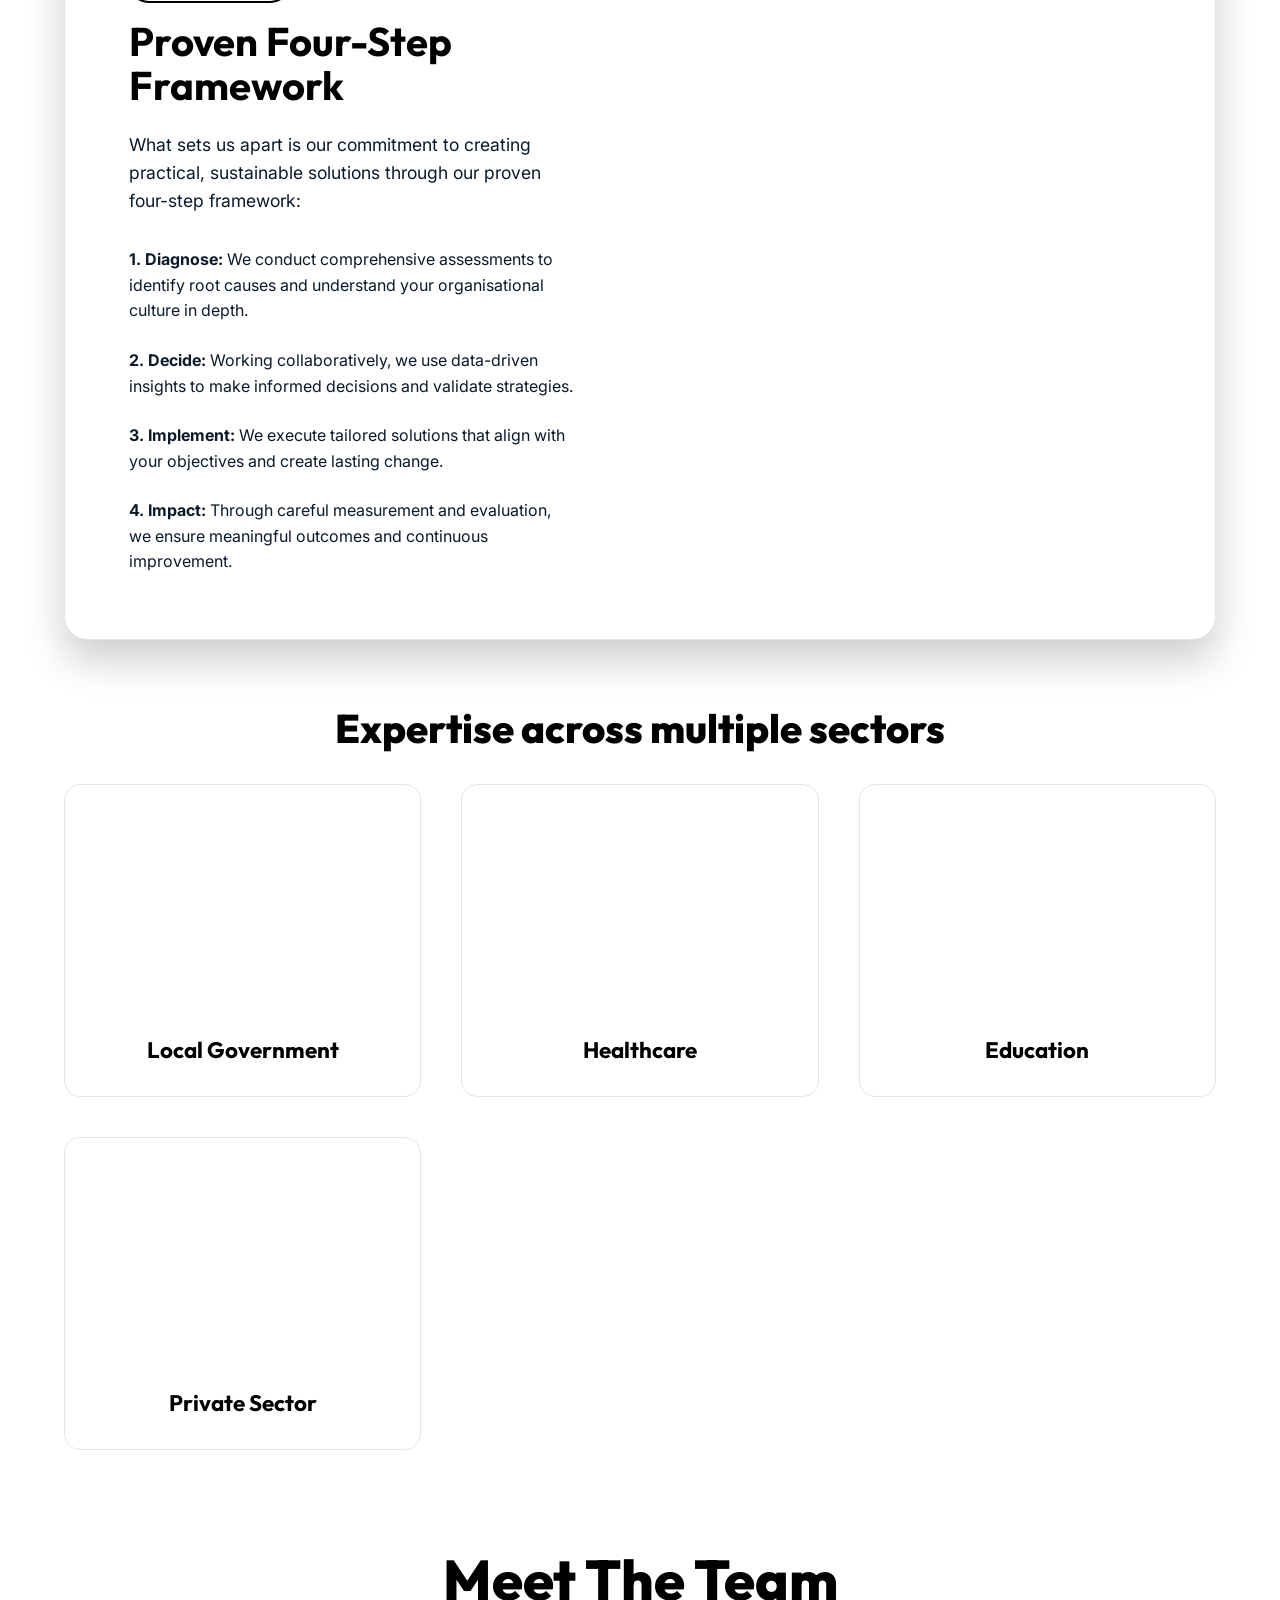
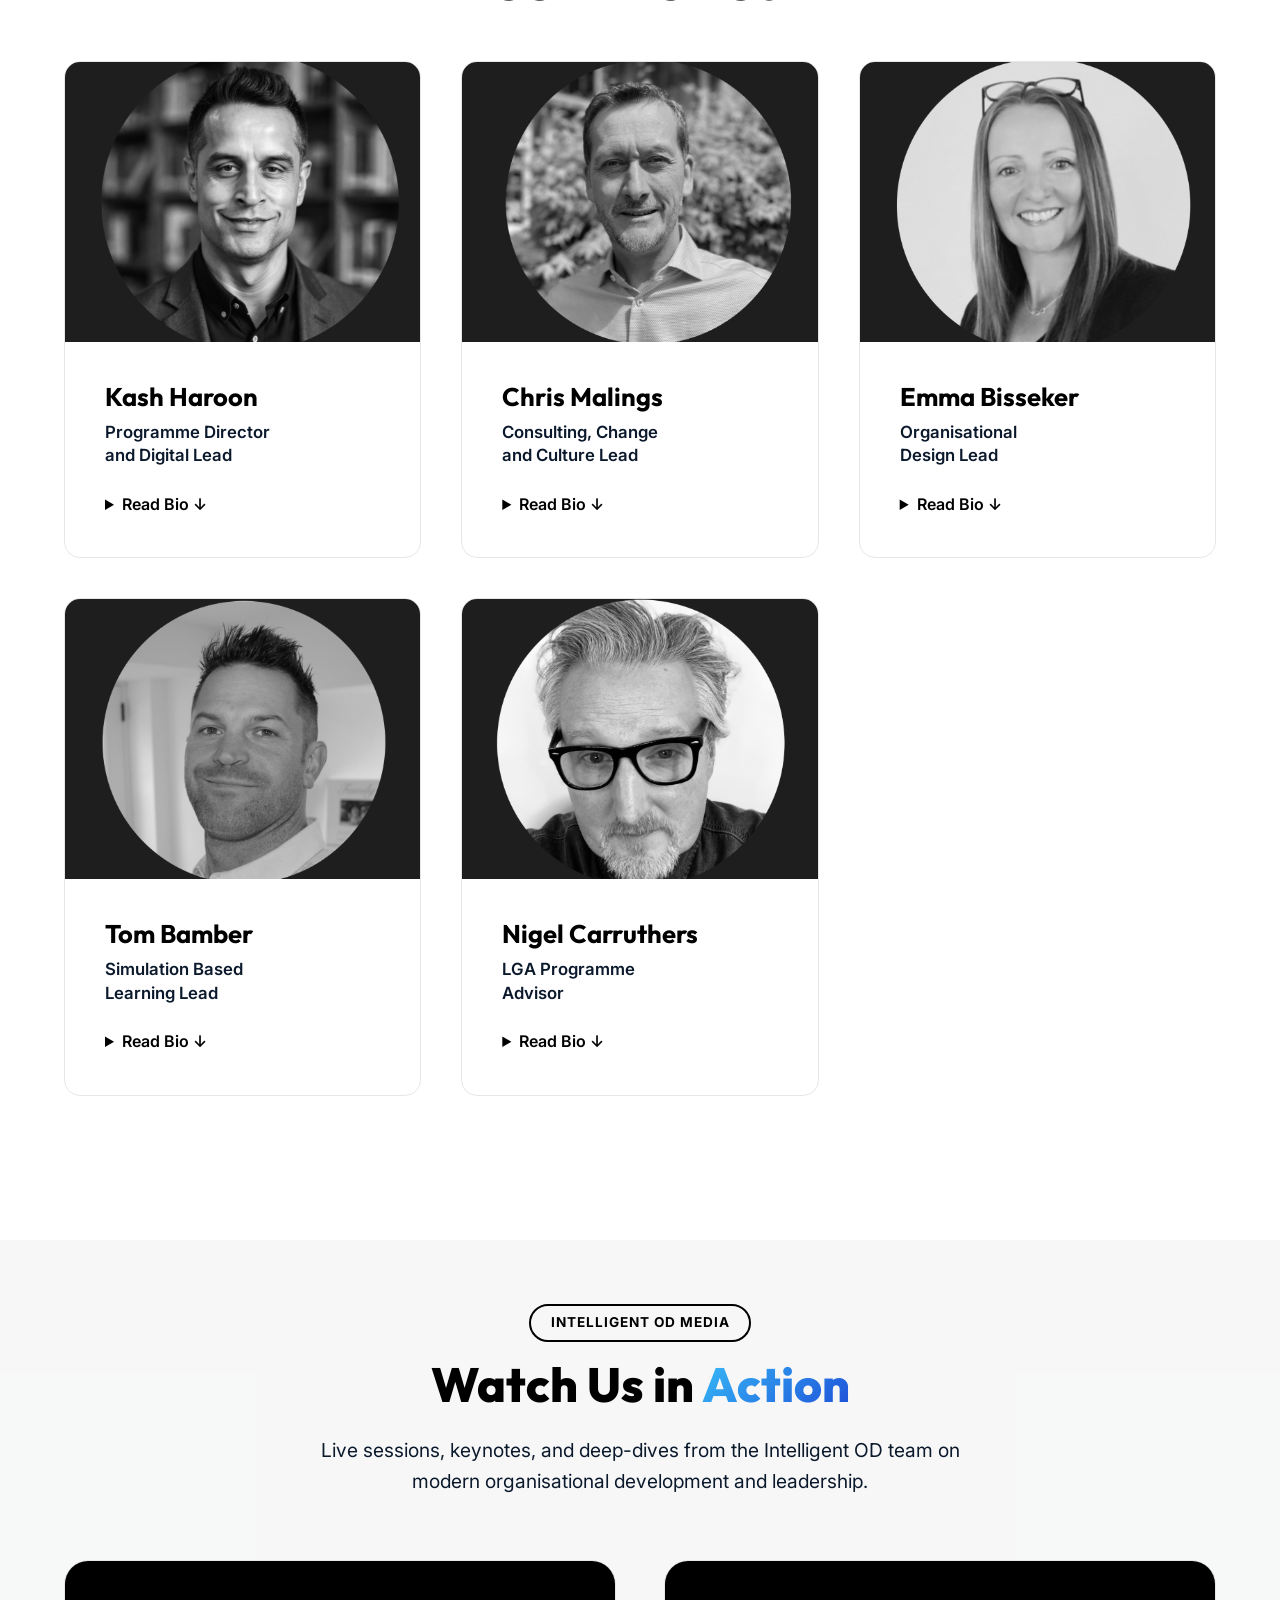
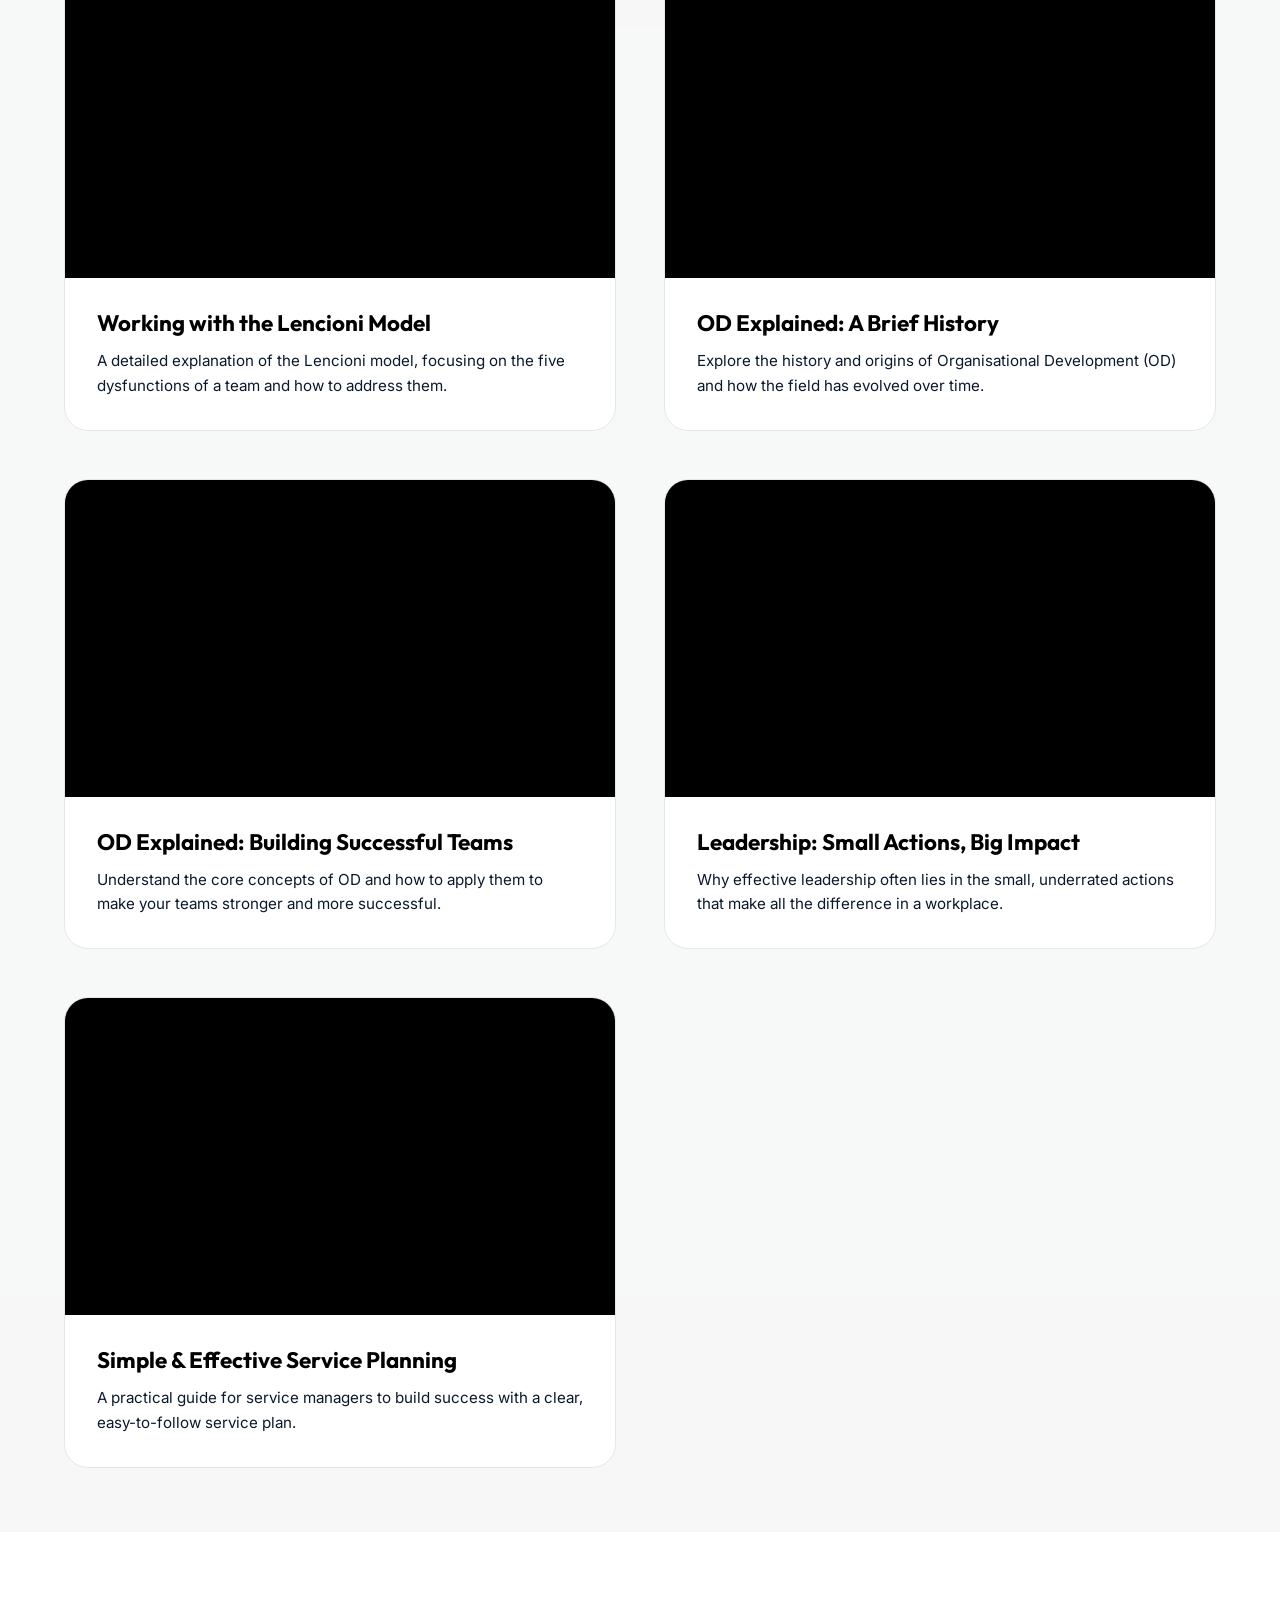
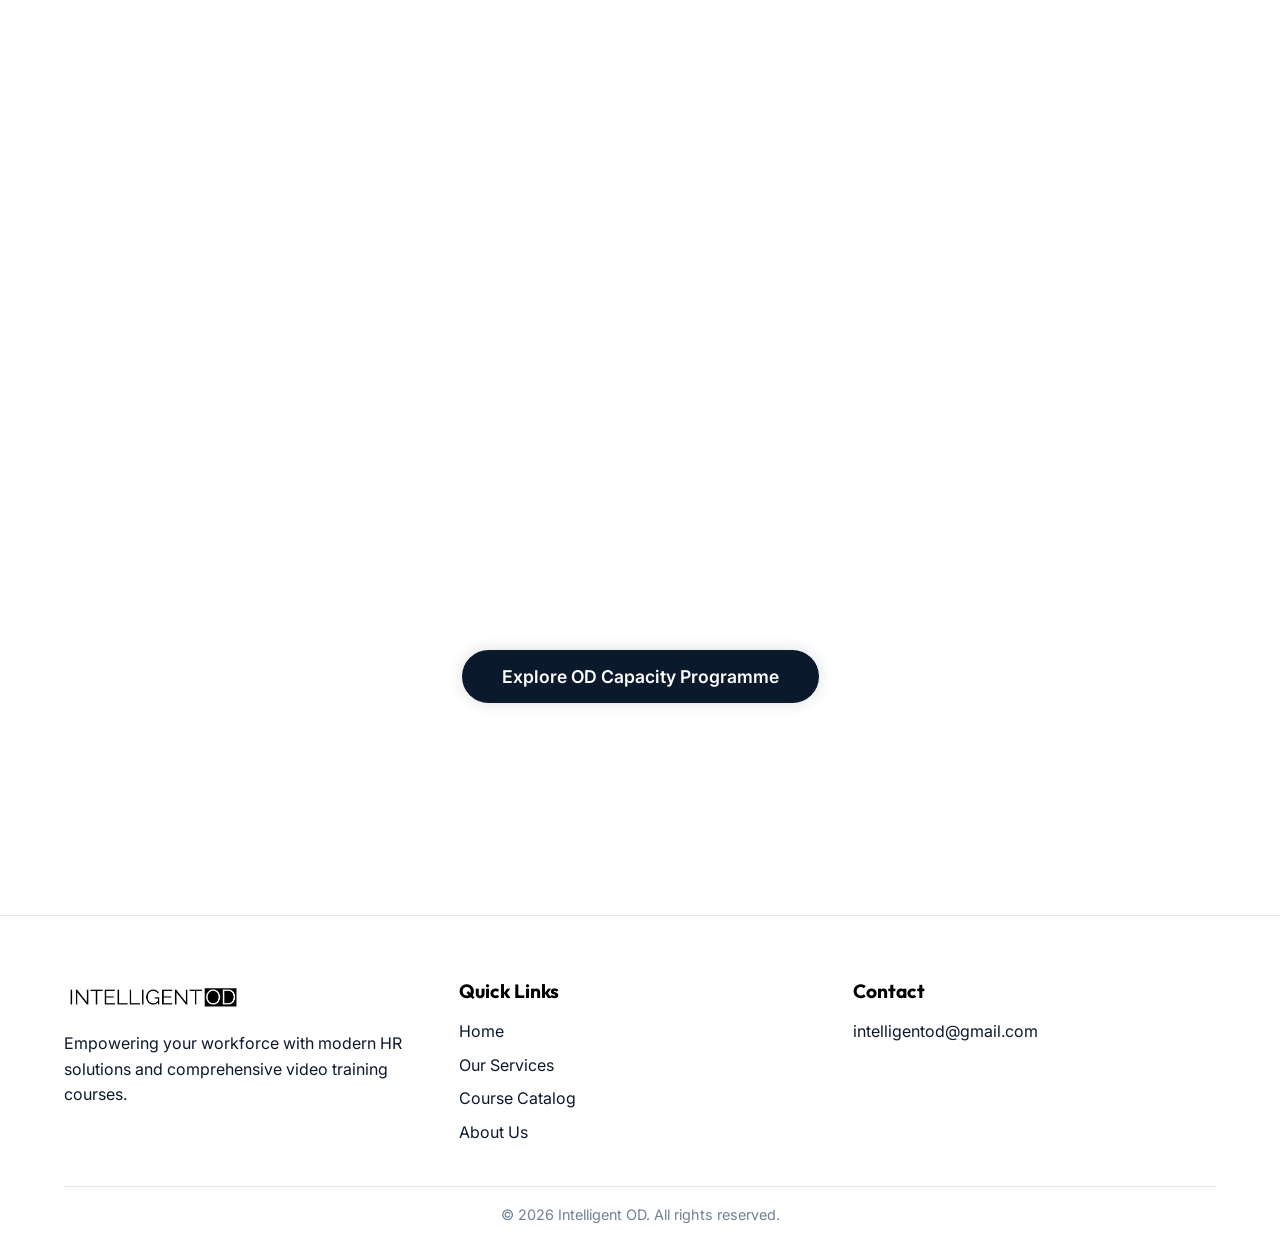
==== commit d27a3c04: "Refine IntelligentOD visual identity: update hero, logos, section badges, YouTube section, and conta" ====
--- a/about.html
+++ b/about.html
@@ -67,9 +67,7 @@
                     </div>
                     <div class="flagship-content"
                         style="flex: 1 1 500px; padding: 4rem; display: flex; flex-direction: column; justify-content: center;">
-                        <span class="badge"
-                            style="width: max-content; margin-bottom: 1rem; background: rgba(88, 166, 255, 0.15); border: 1px solid rgba(88, 166, 255, 0.3);">Who
-                            We Are</span>
+                        <span class="badge" style="width: max-content; margin-bottom: 1rem;">Who We Are</span>
                         <h2
                             style="font-size: 2.5rem; margin-bottom: 1.5rem; line-height: 1.1; color: var(--text-primary);">
                             Strategic Organisational Development</h2>
@@ -124,9 +122,7 @@
                     </div>
                     <div class="flagship-content"
                         style="flex: 1 1 500px; padding: 4rem; display: flex; flex-direction: column; justify-content: center;">
-                        <span class="badge"
-                            style="width: max-content; margin-bottom: 1rem; background: rgba(88, 166, 255, 0.15); border: 1px solid rgba(88, 166, 255, 0.3);">Our
-                            Approach</span>
+                        <span class="badge" style="width: max-content; margin-bottom: 1rem;">Our Approach</span>
                         <h2
                             style="font-size: 2.5rem; margin-bottom: 1.5rem; line-height: 1.1; color: var(--text-primary);">
                             Proven Four-Step Framework</h2>
@@ -369,6 +365,114 @@
 
             </div>
 
+        </section>
+
+        <!-- Watch Us in Action Section -->
+        <section class="video-insights section-padding" style="background: rgba(13, 17, 23, 0.03);">
+            <div class="container" style="max-width: 1200px; margin: 0 auto;">
+                <div style="text-align: center; margin-bottom: 4rem;">
+                    <span class="badge" style="margin-bottom: 1rem;">Intelligent OD Media</span>
+                    <h2 style="font-size: 3rem; font-weight: 800; color: var(--text-primary); line-height: 1.1;">Watch Us
+                        in <span class="gradient-text">Action</span></h2>
+                    <p style="color: var(--text-secondary); font-size: 1.2rem; max-width: 700px; margin: 1.5rem auto 0;">
+                        Live sessions, keynotes, and deep-dives from the Intelligent OD team on modern organisational
+                        development and leadership.
+                    </p>
+                </div>
+
+                <div class="video-grid"
+                    style="display: grid; grid-template-columns: repeat(auto-fit, minmax(360px, 1fr)); gap: 3rem;">
+                    <!-- Video 1 -->
+                    <div class="card glass"
+                        style="padding: 0; overflow: hidden; border-radius: 24px; transition: transform 0.3s ease;">
+                        <div style="aspect-ratio: 16/9; background: #000;">
+                            <iframe width="100%" height="100%" src="https://www.youtube.com/embed/yPB0g1Ep0-Y"
+                                title="Working with the Lencioni Model" frameborder="0"
+                                allow="accelerometer; autoplay; clipboard-write; encrypted-media; gyroscope; picture-in-picture; web-share"
+                                allowfullscreen style="border: none;"></iframe>
+                        </div>
+                        <div style="padding: 2rem;">
+                            <h3 style="font-size: 1.4rem; margin-bottom: 0.75rem; color: var(--text-primary);">
+                                Working with the Lencioni Model</h3>
+                            <p style="color: var(--text-secondary); font-size: 0.95rem; line-height: 1.6;">
+                                A detailed explanation of the Lencioni model, focusing on the five dysfunctions of a team and how to address them.
+                            </p>
+                        </div>
+                    </div>
+
+                    <!-- Video 2 -->
+                    <div class="card glass"
+                        style="padding: 0; overflow: hidden; border-radius: 24px; transition: transform 0.3s ease;">
+                        <div style="aspect-ratio: 16/9; background: #000;">
+                            <iframe width="100%" height="100%" src="https://www.youtube.com/embed/x718YrW5ty8"
+                                title="OD Explained: A Brief History" frameborder="0"
+                                allow="accelerometer; autoplay; clipboard-write; encrypted-media; gyroscope; picture-in-picture; web-share"
+                                allowfullscreen style="border: none;"></iframe>
+                        </div>
+                        <div style="padding: 2rem;">
+                            <h3 style="font-size: 1.4rem; margin-bottom: 0.75rem; color: var(--text-primary);">
+                                OD Explained: A Brief History</h3>
+                            <p style="color: var(--text-secondary); font-size: 0.95rem; line-height: 1.6;">
+                                Explore the history and origins of Organisational Development (OD) and how the field has evolved over time.
+                            </p>
+                        </div>
+                    </div>
+
+                    <!-- Video 3 -->
+                    <div class="card glass"
+                        style="padding: 0; overflow: hidden; border-radius: 24px; transition: transform 0.3s ease;">
+                        <div style="aspect-ratio: 16/9; background: #000;">
+                            <iframe width="100%" height="100%" src="https://www.youtube.com/embed/k5CtfoWYom8"
+                                title="OD Explained: Making Your Team Stronger" frameborder="0"
+                                allow="accelerometer; autoplay; clipboard-write; encrypted-media; gyroscope; picture-in-picture; web-share"
+                                allowfullscreen style="border: none;"></iframe>
+                        </div>
+                        <div style="padding: 2rem;">
+                            <h3 style="font-size: 1.4rem; margin-bottom: 0.75rem; color: var(--text-primary);">
+                                OD Explained: Building Successful Teams</h3>
+                            <p style="color: var(--text-secondary); font-size: 0.95rem; line-height: 1.6;">
+                                Understand the core concepts of OD and how to apply them to make your teams stronger and more successful.
+                            </p>
+                        </div>
+                    </div>
+
+                    <!-- Video 4 -->
+                    <div class="card glass"
+                        style="padding: 0; overflow: hidden; border-radius: 24px; transition: transform 0.3s ease;">
+                        <div style="aspect-ratio: 16/9; background: #000;">
+                            <iframe width="100%" height="100%" src="https://www.youtube.com/embed/DAaPO-JdbOc"
+                                title="Leadership: The Small Things That Matter" frameborder="0"
+                                allow="accelerometer; autoplay; clipboard-write; encrypted-media; gyroscope; picture-in-picture; web-share"
+                                allowfullscreen style="border: none;"></iframe>
+                        </div>
+                        <div style="padding: 2rem;">
+                            <h3 style="font-size: 1.4rem; margin-bottom: 0.75rem; color: var(--text-primary);">
+                                Leadership: Small Actions, Big Impact</h3>
+                            <p style="color: var(--text-secondary); font-size: 0.95rem; line-height: 1.6;">
+                                Why effective leadership often lies in the small, underrated actions that make all the difference in a workplace.
+                            </p>
+                        </div>
+                    </div>
+
+                    <!-- Video 5 -->
+                    <div class="card glass"
+                        style="padding: 0; overflow: hidden; border-radius: 24px; transition: transform 0.3s ease;">
+                        <div style="aspect-ratio: 16/9; background: #000;">
+                            <iframe width="100%" height="100%" src="https://www.youtube.com/embed/9NBNe14gO6A"
+                                title="Effective Service Planning" frameborder="0"
+                                allow="accelerometer; autoplay; clipboard-write; encrypted-media; gyroscope; picture-in-picture; web-share"
+                                allowfullscreen style="border: none;"></iframe>
+                        </div>
+                        <div style="padding: 2rem;">
+                            <h3 style="font-size: 1.4rem; margin-bottom: 0.75rem; color: var(--text-primary);">
+                                Simple & Effective Service Planning</h3>
+                            <p style="color: var(--text-secondary); font-size: 0.95rem; line-height: 1.6;">
+                                A practical guide for service managers to build success with a clear, easy-to-follow service plan.
+                            </p>
+                        </div>
+                    </div>
+                </div>
+            </div>
         </section>
 
         <!-- Flagship Promo -->
@@ -421,9 +525,7 @@
             <div class="footer-col">
                 <h3>Contact</h3>
                 <ul>
-                    <li><a href="mailto:info@intelligentod.com">info@intelligentod.com</a></li>
-                    <li><a href="tel:+1234567890">+1 (234) 567-890</a></li>
-                    <li>123 Innovation Drive,<br>Tech City, TC 10101</li>
+                    <li><a href="mailto:intelligentod@gmail.com">intelligentod@gmail.com</a></li>
                 </ul>
             </div>
         </div>
--- a/css/home.css
+++ b/css/home.css
@@ -63,46 +63,9 @@
   justify-content: flex-start;
   padding: calc(80px + var(--spacing-xl)) 5% var(--spacing-xl);
   overflow: hidden;
-  background: linear-gradient(135deg, #0B1220 0%, #111827 50%, #1E293B 100%);
-  background-size: 200% 200%;
-  animation: ambientLightShift 20s ease-in-out infinite alternate;
-}
-
-
-
-@keyframes ambientLightShift {
-  0% {
-    background-position: 0% 50%;
-  }
-
-  100% {
-    background-position: 100% 50%;
-  }
-}
-
-/* Subtle radial lighting top-right and bottom-left */
-.hero::before {
-  content: '';
-  position: absolute;
-  top: -20%;
-  right: -10%;
-  width: 60%;
-  height: 70%;
-  background: radial-gradient(ellipse at center, rgba(56, 189, 248, 0.08) 0%, transparent 60%);
-  z-index: 1;
-  pointer-events: none;
-}
-
-.hero::after {
-  content: '';
-  position: absolute;
-  bottom: -20%;
-  left: -10%;
-  width: 60%;
-  height: 60%;
-  background: radial-gradient(ellipse at center, rgba(29, 78, 216, 0.12) 0%, transparent 60%);
-  z-index: 1;
-  pointer-events: none;
+  background-image: url('../images/hero_bg_final.png');
+  background-size: cover;
+  background-position: center;
 }
 
 /* Subtle structure grid and noise texture overlay */
@@ -160,24 +123,28 @@
   position: absolute;
   inset: 0;
   z-index: 4;
-  background: linear-gradient(to right, rgba(11, 18, 32, 0.9) 0%, rgba(11, 18, 32, 0.65) 40%, rgba(11, 18, 32, 0.1) 100%);
-  backdrop-filter: blur(3px) brightness(0.85);
-  -webkit-backdrop-filter: blur(3px) brightness(0.85);
+  background: rgba(11, 18, 32, 0.65);
   pointer-events: none;
 }
 
 .badge {
   display: inline-block;
   padding: 0.4rem 1.2rem;
-  background: rgba(56, 189, 248, 0.1);
-  color: #38BDF8;
+  background: transparent !important;
+  color: var(--text-primary) !important;
   border-radius: 30px;
   font-size: 0.85rem;
-  font-weight: 600;
+  font-weight: 700;
   margin-bottom: var(--spacing-md);
-  border: 1px solid rgba(56, 189, 248, 0.2);
-  letter-spacing: 0.5px;
-  text-shadow: 0 2px 10px rgba(0, 0, 0, 0.5);
+  border: 2px solid var(--text-primary) !important;
+  letter-spacing: 1px;
+  text-transform: uppercase;
+  text-shadow: none !important;
+}
+
+.hero .badge {
+  color: #FFFFFF !important;
+  border-color: #FFFFFF !important;
 }
 
 .hero-title {
@@ -206,9 +173,54 @@
   flex-wrap: wrap;
 }
 
+/* Hero Buttons */
+.hero-btn-primary {
+  display: inline-flex;
+  align-items: center;
+  justify-content: center;
+  background-color: #0D9488;
+  color: #FFFFFF;
+  padding: 16px 32px;
+  border-radius: 50px;
+  font-weight: 700;
+  font-size: 1.1rem;
+  border: none;
+  cursor: pointer;
+  transition: all var(--transition-fast);
+  text-decoration: none;
+}
+
+.hero-btn-primary:hover {
+  background-color: #0F766E;
+  transform: translateY(-2px);
+  color: #FFFFFF;
+}
+
+.hero-btn-secondary {
+  display: inline-flex;
+  align-items: center;
+  justify-content: center;
+  background-color: transparent;
+  color: #FFFFFF;
+  padding: 16px 32px;
+  border-radius: 50px;
+  font-weight: 600;
+  font-size: 1.1rem;
+  border: 2px solid #FFFFFF;
+  cursor: pointer;
+  transition: all var(--transition-fast);
+  text-decoration: none;
+}
+
+.hero-btn-secondary:hover {
+  background-color: rgba(255, 255, 255, 0.1);
+  transform: translateY(-2px);
+  color: #FFFFFF;
+}
+
 /* Make logo and nav links white initially, since hero is dark */
-body.home-page .navbar:not(.scrolled) .navbar-brand img {
-  background: transparent;
+body.home-page .navbar:not(.scrolled) .navbar-brand {
+  color: #FFFFFF;
 }
 
 body.home-page .navbar:not(.scrolled) .nav-link {
@@ -456,12 +468,18 @@
 }
 
 .category {
-  font-size: 0.8rem;
+  font-size: 0.75rem;
   text-transform: uppercase;
   letter-spacing: 1px;
-  color: var(--primary-accent);
-  margin-bottom: var(--spacing-xs);
-  font-weight: 600;
+  color: #FFFFFF;
+  background: var(--primary-accent);
+  margin-bottom: var(--spacing-sm);
+  font-weight: 700;
+  display: inline-block;
+  padding: 0.35rem 0.85rem;
+  border-radius: 20px;
+  box-shadow: 0 4px 12px rgba(13, 148, 136, 0.25);
+  width: max-content;
 }
 
 .course-info h3 {
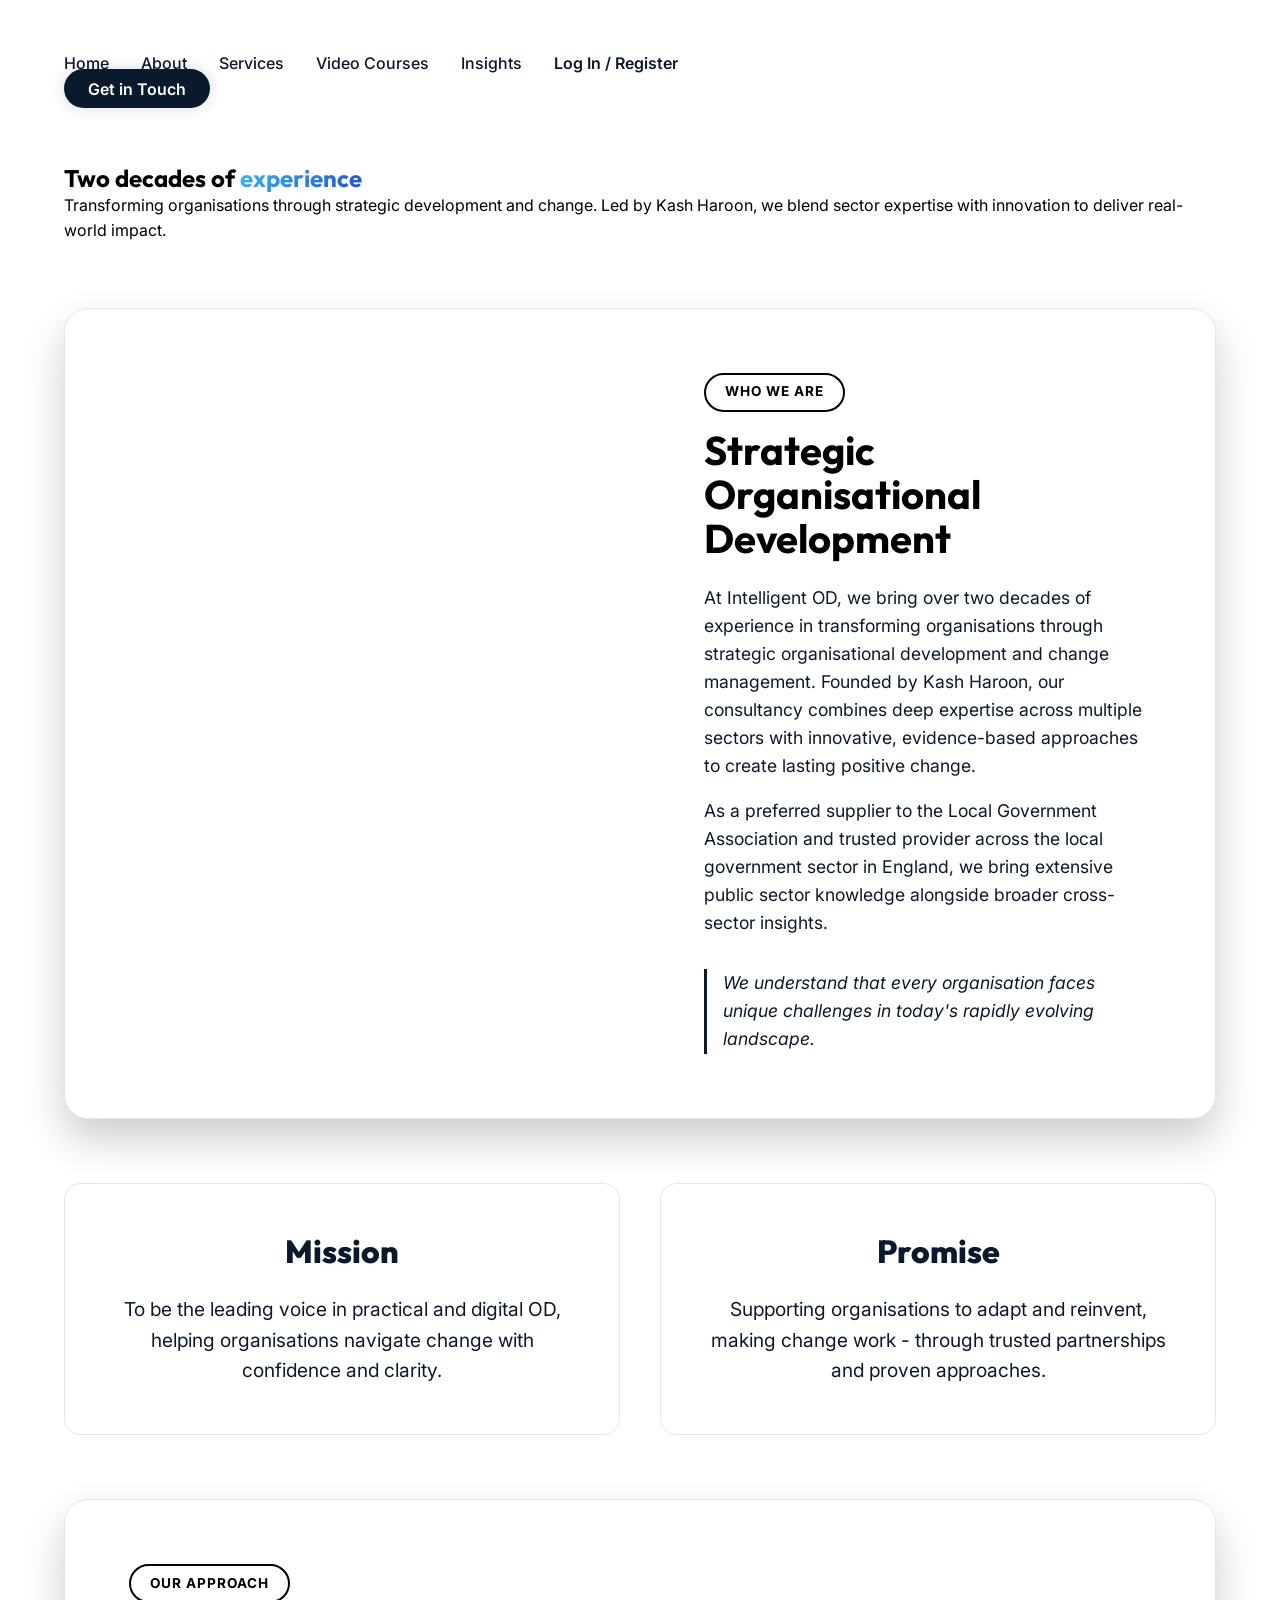
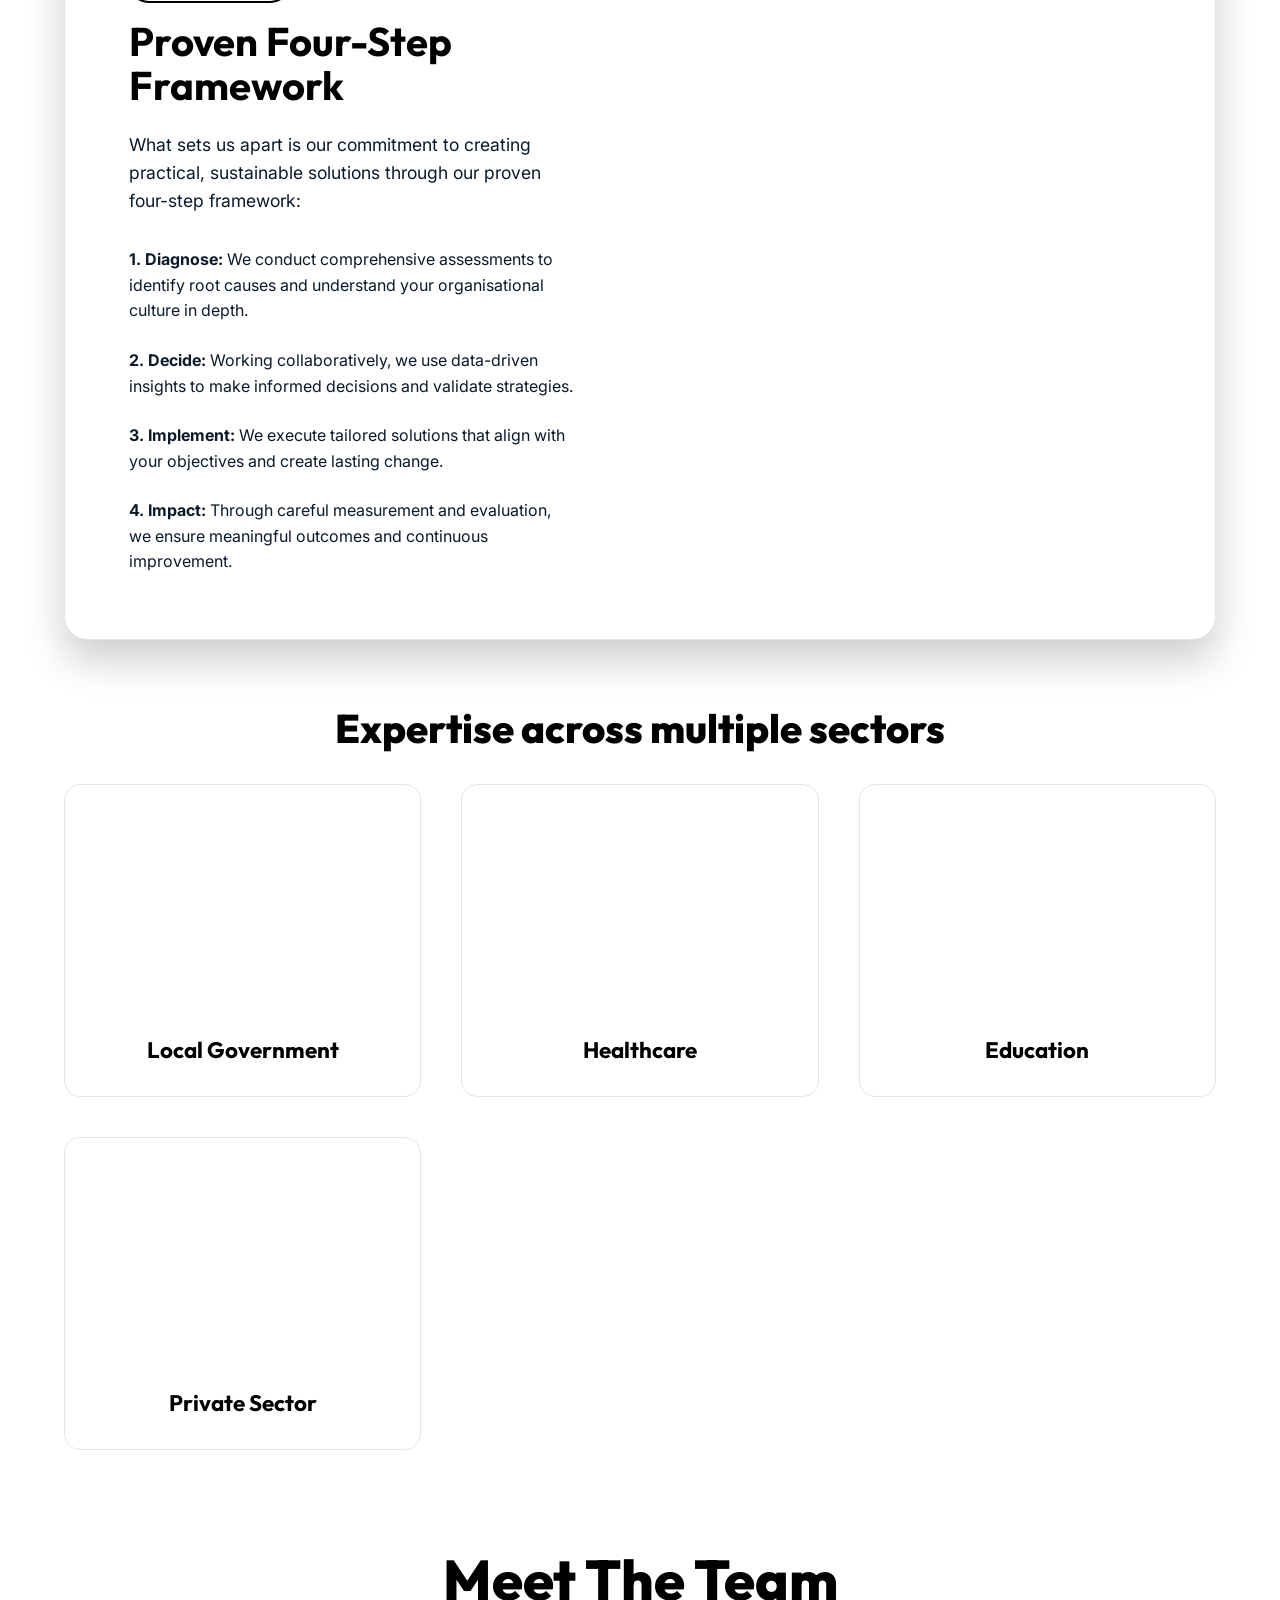
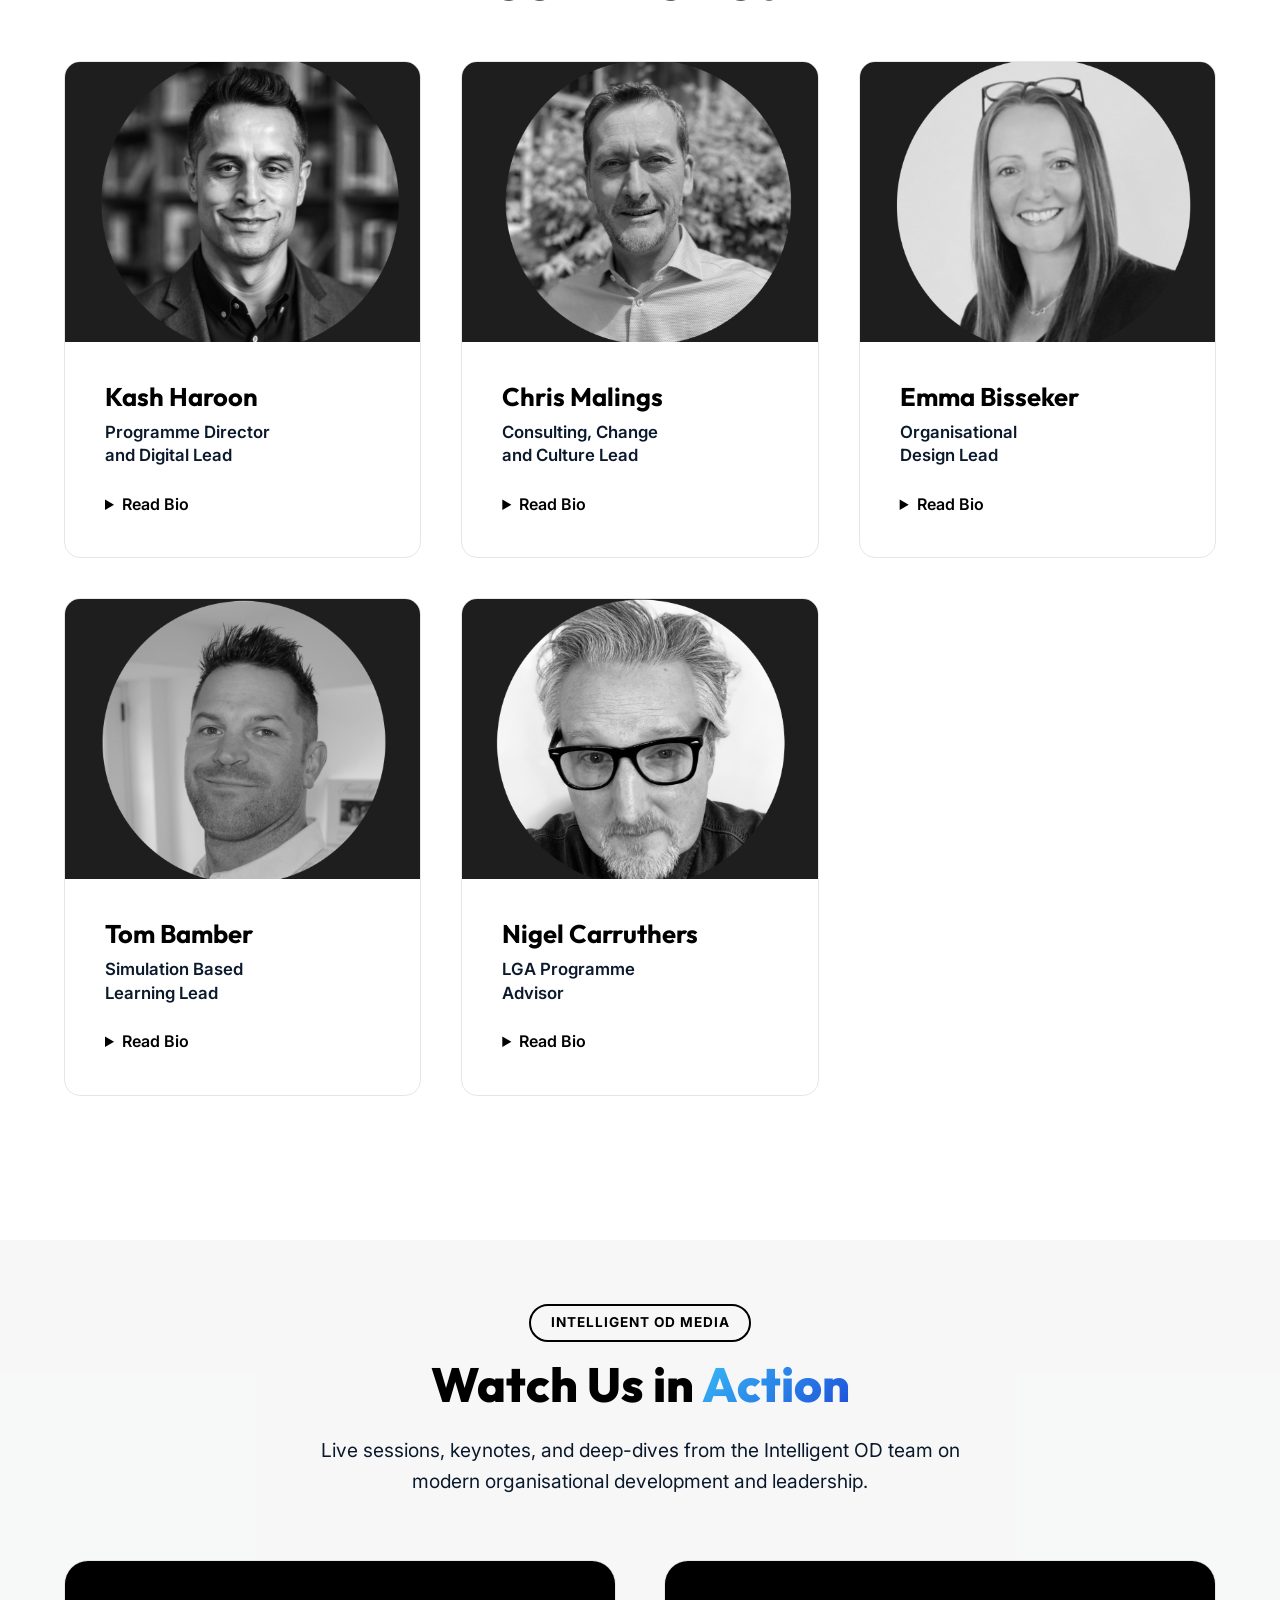
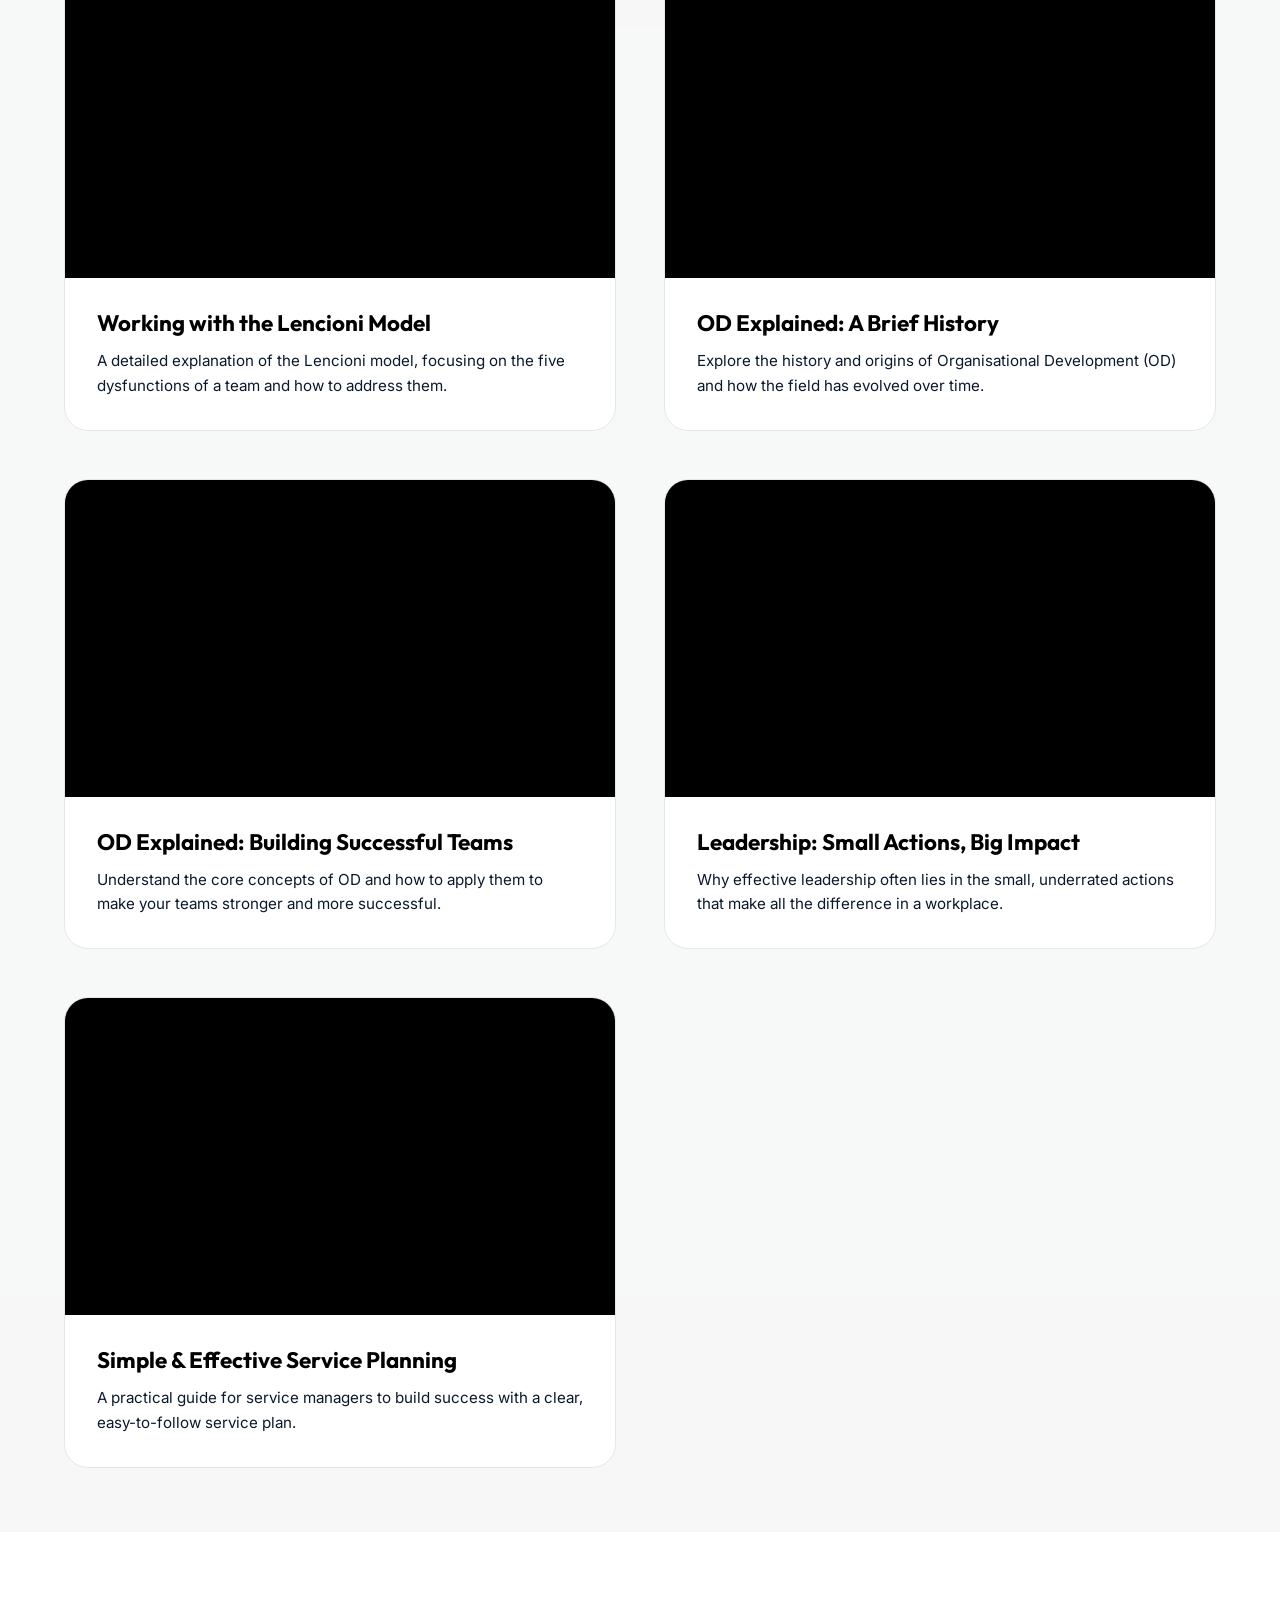
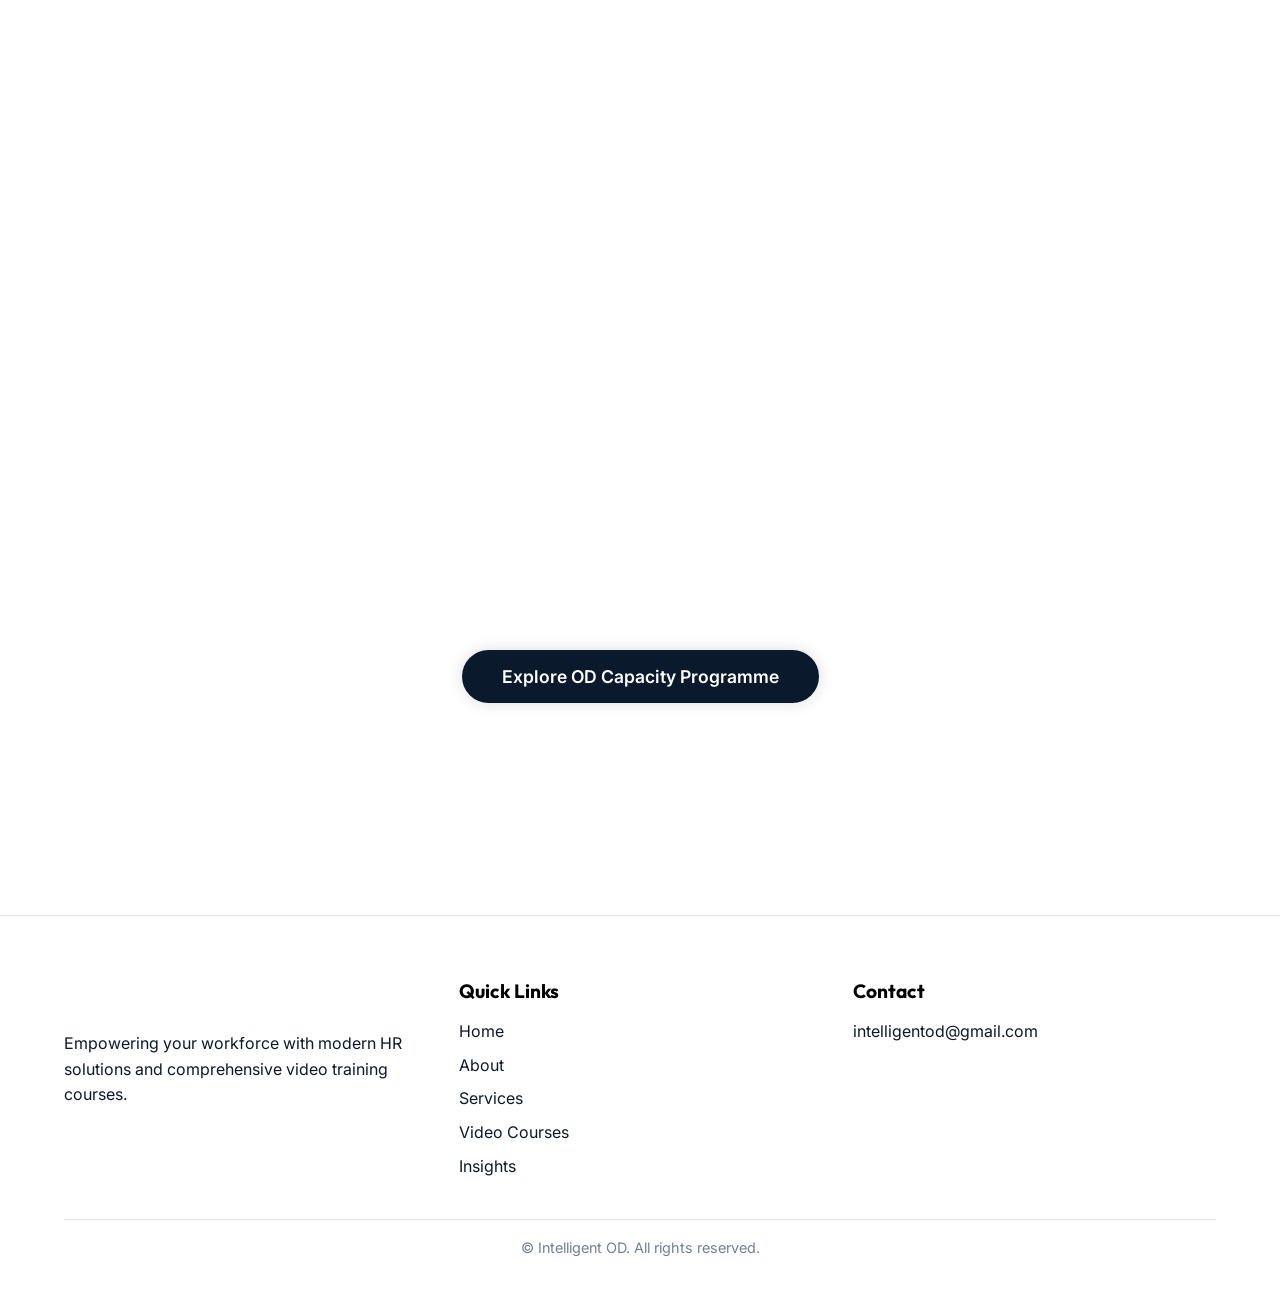
==== commit ffb6ac28: "Refine: Dashboard collapsible sidebar and White Auth Theme migration" ====
--- a/about.html
+++ b/about.html
@@ -25,25 +25,28 @@
 
     <!-- Navigation -->
     <nav class="navbar" id="navbar">
-        <div class="nav-header">
-            <a href="index.html" class="navbar-brand"><img src="images/about-logo.jpg" alt="Intelligent OD Logo"
-                    style="height: 35px; width: auto; display: block;"></a>
-            <div class="menu-toggle" id="mobile-menu">
-                <span class="bar"></span>
-                <span class="bar"></span>
-                <span class="bar"></span>
-            </div>
+        <div class="nav-container">
+            <div class="nav-header">
+                <a href="index.html" class="navbar-brand"><img src="images/logo-white-transparent.png"
+                        alt="Intelligent OD Logo" id="nav-logo" style="height: 35px; width: auto; display: block;"></a>
+                <div class="menu-toggle" id="mobile-menu">
+                    <span class="bar"></span>
+                    <span class="bar"></span>
+                    <span class="bar"></span>
+                </div>
+            </div>
+            <ul class="nav-links" id="nav-links">
+                <li><a href="index.html" class="nav-link">Home</a></li>
+                <li><a href="about.html" class="nav-link active">About</a></li>
+                <li><a href="services.html" class="nav-link">Services</a></li>
+                <li><a href="courses.html" class="nav-link">Video Courses</a></li>
+                <li><a href="insights.html" class="nav-link">Insights</a></li>
+                <li><a href="login.html" class="nav-link" style="color: var(--primary-accent); font-weight: 600;">Log In /
+                        Register</a></li>
+                <li class="mobile-only" style="margin-top: 1rem;"><a href="index.html#contact" class="btn-primary">Get in Touch</a></li>
+            </ul>
+            <a href="index.html#contact" class="btn-primary desktop-only">Get in Touch</a>
         </div>
-        <ul class="nav-links" id="nav-links">
-            <li><a href="index.html" class="nav-link">Home</a></li>
-            <li><a href="about.html" class="nav-link active">About</a></li>
-            <li><a href="services.html" class="nav-link">Services</a></li>
-            <li><a href="courses.html" class="nav-link">Video Courses</a></li>
-            <li><a href="insights.html" class="nav-link">Insights</a></li>
-            <li><a href="login.html" class="nav-link" style="color: var(--primary-accent); font-weight: 600;">Log In /
-                    Register</a></li>
-        </ul>
-        <a href="index.html#contact" class="btn-primary">Get in Touch</a>
     </nav>
 
     <!-- Main Content wrapper -->
@@ -226,7 +229,7 @@
                                 <details name="team-bios" style="cursor: pointer;">
                                     <summary
                                         style="font-size: 1rem; font-weight: 600; color: var(--text-primary); outline: none;">
-                                        Read Bio &darr;</summary>
+                                        Read Bio</summary>
                                     <div
                                         style="font-size: 0.95rem; margin-top: 1.5rem; line-height: 1.6; color: var(--text-secondary); padding-top: 1.5rem; border-top: 1px solid var(--border-color);">
                                         Kash Haroon is an experienced organisational development practitioner and
@@ -257,7 +260,7 @@
                                 <details name="team-bios" style="cursor: pointer;">
                                     <summary
                                         style="font-size: 1rem; font-weight: 600; color: var(--text-primary); outline: none;">
-                                        Read Bio &darr;</summary>
+                                        Read Bio</summary>
                                     <div
                                         style="font-size: 0.95rem; margin-top: 1.5rem; line-height: 1.6; color: var(--text-secondary); padding-top: 1.5rem; border-top: 1px solid var(--border-color);">
                                         Chris is a highly collaborative consultant with expertise in change, consulting
@@ -287,7 +290,7 @@
                                 <details name="team-bios" style="cursor: pointer;">
                                     <summary
                                         style="font-size: 1rem; font-weight: 600; color: var(--text-primary); outline: none;">
-                                        Read Bio &darr;</summary>
+                                        Read Bio</summary>
                                     <div
                                         style="font-size: 0.95rem; margin-top: 1.5rem; line-height: 1.6; color: var(--text-secondary); padding-top: 1.5rem; border-top: 1px solid var(--border-color);">
                                         Emma is an organisational design specialist, executive coach, and HR
@@ -317,7 +320,7 @@
                                 <details name="team-bios" style="cursor: pointer;">
                                     <summary
                                         style="font-size: 1rem; font-weight: 600; color: var(--text-primary); outline: none;">
-                                        Read Bio &darr;</summary>
+                                        Read Bio</summary>
                                     <div
                                         style="font-size: 0.95rem; margin-top: 1.5rem; line-height: 1.6; color: var(--text-secondary); padding-top: 1.5rem; border-top: 1px solid var(--border-color);">
                                         Tom specialises in simulation-based learning, creating practical and engaging
@@ -347,7 +350,7 @@
                                 <details name="team-bios" style="cursor: pointer;">
                                     <summary
                                         style="font-size: 1rem; font-weight: 600; color: var(--text-primary); outline: none;">
-                                        Read Bio &darr;</summary>
+                                        Read Bio</summary>
                                     <div
                                         style="font-size: 0.95rem; margin-top: 1.5rem; line-height: 1.6; color: var(--text-secondary); padding-top: 1.5rem; border-top: 1px solid var(--border-color);">
                                         Nigel Carruthers is a Programme Adviser at the Local Government Association
@@ -508,7 +511,7 @@
     <footer class="footer">
         <div class="footer-content">
             <div class="footer-col">
-                <a href="index.html" class="navbar-brand"><img src="images/about-logo.jpg" alt="Intelligent OD Logo"
+                <a href="index.html" class="navbar-brand"><img src="images/logo-white-transparent.png" alt="Intelligent OD Logo"
                         style="height: 35px; width: auto; display: block;"></a>
                 <p style="color: var(--text-secondary); margin-top: 1rem;">Empowering your workforce with modern HR
                     solutions and comprehensive video training courses.</p>
@@ -517,9 +520,10 @@
                 <h3>Quick Links</h3>
                 <ul>
                     <li><a href="index.html">Home</a></li>
-                    <li><a href="services.html">Our Services</a></li>
-                    <li><a href="courses.html">Course Catalog</a></li>
-                    <li><a href="about.html">About Us</a></li>
+                    <li><a href="about.html">About</a></li>
+                    <li><a href="services.html">Services</a></li>
+                    <li><a href="courses.html">Video Courses</a></li>
+                    <li><a href="insights.html">Insights</a></li>
                 </ul>
             </div>
             <div class="footer-col">
@@ -535,39 +539,6 @@
     </footer>
 
     <!-- Scripts -->
-    <script>
-        // Update copyright year
-        document.getElementById('year').textContent = new Date().getFullYear();
-
-        // Navbar scroll effect
-        window.addEventListener('scroll', () => {
-            const navbar = document.getElementById('navbar');
-            if (window.scrollY > 50) {
-                navbar.classList.add('scrolled');
-            } else {
-                navbar.classList.remove('scrolled');
-            }
-        });
-
-        // Mobile Menu Toggle
-        const mobileMenu = document.getElementById('mobile-menu');
-        const navLinks = document.getElementById('nav-links');
-
-        if (mobileMenu) {
-            mobileMenu.addEventListener('click', () => {
-                mobileMenu.classList.toggle('active');
-                navLinks.classList.toggle('active');
-            });
-
-            // Close menu when clicking a link
-            navLinks.querySelectorAll('a').forEach(link => {
-                link.addEventListener('click', () => {
-                    mobileMenu.classList.remove('active');
-                    navLinks.classList.remove('active');
-                });
-            });
-        }
-    </script>
+    <script src="js/navbar.js"></script>
 </body>
-
-</html>+</html>
--- a/css/home.css
+++ b/css/home.css
@@ -390,6 +390,19 @@
   grid-column: span 2;
 }
 
+.linkedin-featured {
+  grid-column: span 3 !important;
+  border: 1px solid rgba(80, 207, 242, 0.4) !important;
+  box-shadow: 0 0 30px rgba(80, 207, 242, 0.1) !important;
+  transition: all 0.4s cubic-bezier(0.175, 0.885, 0.32, 1.275) !important;
+}
+
+.linkedin-featured:hover {
+  border-color: rgba(80, 207, 242, 1) !important;
+  box-shadow: 0 0 40px rgba(80, 207, 242, 0.2) !important;
+  transform: translateY(-8px) scale(1.01) !important;
+}
+
 /* Read Link */
 .read-link {
   display: inline-flex;
--- a/css/responsive.css
+++ b/css/responsive.css
@@ -1,4 +1,8 @@
 /* responsive.css - Media queries for all pages */
+
+.mobile-only {
+  display: none !important;
+}
 
 /* Tablet & Smaller */
 @media screen and (max-width: 900px) {
@@ -77,97 +81,217 @@
   }
 }
 
-/* Mobile */
+/* Mobile (targeting 400px to 600px) */
 @media screen and (max-width: 600px) {
   .navbar {
-    padding: var(--spacing-sm);
-    flex-direction: column;
-    gap: var(--spacing-sm);
+    padding: var(--spacing-sm) var(--spacing-md);
+    flex-direction: row !important;
+    justify-content: space-between !important;
+    height: 70px;
+    align-items: center;
+    background: rgba(13, 17, 23, 0.8) !important;
+    backdrop-filter: blur(10px);
   }
 
   .nav-header {
     display: flex;
     justify-content: space-between;
     align-items: center;
-    width: 100%;
+    width: 100% !important;
+  }
+
+  .navbar > .btn-primary {
+    display: none !important;
   }
 
   .menu-toggle {
     display: flex;
     flex-direction: column;
-    gap: 5px;
+    gap: 6px;
     cursor: pointer;
+    z-index: 20001;
   }
 
   .menu-toggle .bar {
-    width: 25px;
-    height: 3px;
-    background-color: white;
-    transition: all var(--transition-fast);
-    border-radius: 3px;
+    width: 28px;
+    height: 2px;
+    background-color: white !important;
+    transition: all 0.3s ease;
+    border-radius: 4px;
   }
 
   .nav-links {
-    display: none;
-    flex-direction: column;
+    position: fixed;
+    top: 0;
+    right: -100%;
+    bottom: 0;
+    width: 100vw;
+    height: 100vh;
+    background: rgba(13, 17, 23, 0.99);
+    backdrop-filter: blur(40px) saturate(200%);
+    display: flex !important;
+    flex-direction: column;
+    justify-content: center;
+    align-items: center;
+    gap: 2rem;
+    z-index: 20000;
+    transition: right 0.5s cubic-bezier(0.77, 0, 0.175, 1);
+    padding: 2rem;
+    pointer-events: none;
+  }
+
+  .nav-links.active {
+    right: 0;
+    pointer-events: auto;
+  }
+
+  .nav-link {
+    font-size: 1.6rem !important;
+    font-weight: 600 !important;
+    color: #FFFFFF !important; /* FIXED CONTRAST */
+    text-transform: uppercase;
+    letter-spacing: 0.1rem;
+    opacity: 0;
+    transform: translateY(20px);
+    transition: all 0.4s ease;
+  }
+
+  .nav-links.active .nav-link {
+    opacity: 1;
+    transform: translateY(0);
+  }
+
+  .menu-toggle.active .bar:nth-child(1) { transform: translateY(8px) rotate(45deg); background: #80CFF2 !important; }
+  .menu-toggle.active .bar:nth-child(2) { opacity: 0; }
+  .menu-toggle.active .bar:nth-child(3) { transform: translateY(-8px) rotate(-45deg); background: #80CFF2 !important; }
+
+  .services-bento, .insights-bento, .courses-grid, .video-grid {
+    display: flex !important;
+    flex-direction: column !important;
+    gap: 1.5rem !important;
+  }
+
+  .insights-bento .bento-item {
+    width: 100% !important;
+    grid-column: span 1 !important;
+    min-height: 350px !important;
+  }
+
+  .hero-title { font-size: 2.2rem !important; text-align: left; padding-left: 1.5rem; }
+  .section-header h2, .page-header h1, h2 { font-size: 2rem !important; text-align: left !important; }
+
+  /* OVERRIDE ALL CENTERED PARENTS FOR CONSISTENCY */
+  div[style*="text-align: center"], section[class*="center"], div[style*="text-align:center"] {
+    text-align: left !important;
+  }
+
+  .section-header, .page-header {
+    text-align: left !important;
+    padding-left: 1.5rem !important;
+    padding-right: 1.5rem !important;
+  }
+
+  h1, h2, h3 {
+    text-align: left !important;
+    padding-left: 0 !important;
+  }
+
+  /* Flagship Content Mobile Alignment Fix - AUTHORTATIVE LEFT ALIGNED */
+  .flagship-content {
+    padding: 2rem 1.5rem !important;
+    text-align: left !important;
+    align-items: flex-start !important;
+    display: flex !important;
+    flex-direction: column !important;
+  }
+
+  .flagship-content .badge, .flagship-content .btn-primary {
+    margin-left: 0 !important;
+    margin-right: auto !important;
+  }
+
+  .flagship-content h2, .flagship-content p {
+    text-align: left !important;
+    max-width: 100% !important;
+    margin-left: 0 !important;
+    margin-right: auto !important;
+    margin-bottom: 1.5rem !important;
+  }
+
+  /* Founder Section Alignment Fix */
+  .about-content {
+    flex-direction: column !important;
+    align-items: flex-start !important;
+    text-align: left !important;
+  }
+
+  .about-text {
+    text-align: left !important;
     width: 100%;
-    text-align: center;
-    gap: 1.5rem;
-    padding-bottom: 1rem;
-    padding-top: 1rem;
-    animation: fadeUpAnim 0.3s forwards;
-  }
-
-  .nav-links.active {
-    display: flex;
-  }
-
-  .menu-toggle.active .bar:nth-child(1) {
-    transform: translateY(8px) rotate(45deg);
-  }
-
-  .menu-toggle.active .bar:nth-child(2) {
-    opacity: 0;
-  }
-
-  .menu-toggle.active .bar:nth-child(3) {
-    transform: translateY(-8px) rotate(-45deg);
-  }
-
-  .navbar-brand {
-    font-size: 1.2rem;
-  }
-
-  .services-bento,
-  .insights-bento {
-    grid-template-columns: 1fr;
-  }
-
-  .services-bento .bento-item,
-  .insights-bento .bento-item {
-    grid-column: span 1 !important;
-  }
-
-  .hero-title {
-    font-size: 2.2rem;
-  }
-
-  .hero-actions {
-    flex-direction: column;
-    gap: var(--spacing-sm);
-  }
-
-  .hero-actions a {
-    width: 100%;
-  }
-
-  .section-header h2,
-  .page-header h1 {
-    font-size: 2rem;
-  }
-
-  .details-header {
-    flex-direction: column;
-    gap: var(--spacing-sm);
-  }
-}+  }
+
+  .about-text .category, .about-text h2, .about-text p, .about-socials {
+    text-align: left !important;
+    align-items: flex-start !important;
+    margin-left: 0 !important;
+    margin-right: 0 !important;
+  }
+
+  .linkedin-btn {
+    width: max-content;
+  }
+
+  .about-container {
+    padding: 1.5rem !important; /* Move content closer to the edge */
+  }
+
+  .about-image {
+    width: 100% !important;
+    display: flex !important;
+    justify-content: flex-start !important;
+    margin-bottom: 1.5rem !important;
+  }
+
+  .founder-avatar {
+    width: 200px !important; /* Smaller, more professional portrait on mobile */
+    margin-left: 0 !important;
+    margin-right: auto !important;
+  }
+
+  /* Black Pill (Category) Header Alignment Fix */
+  .about-text .category {
+    margin-left: 0 !important;
+    margin-right: auto !important;
+    display: table !important; 
+    padding: 0.4rem 1rem !important;
+  }
+
+  /* Anchored Quote Fix (Left-Aligned) */
+  .flagship-content p[style*="border-left"] {
+    border-top: none !important;
+    border-bottom: none !important;
+    border-left: 3px solid var(--primary-accent) !important;
+    padding-left: 1.2rem !important;
+    padding-top: 0 !important;
+    padding-bottom: 0 !important;
+    margin-top: 1.5rem;
+    text-align: left;
+  }
+
+  /* Team Profile "Head Room" Fix */
+  .team-grid .card.glass {
+    background: none !important;
+    border: none !important;
+    box-shadow: none !important;
+  }
+
+  .team-grid .card.glass div[style*="height: 280px"] {
+    height: 380px !important; /* Boost height to prevent head-chopping */
+    border-radius: 20px;
+    margin-bottom: 1rem;
+    filter: grayscale(0%) !important; /* Better visibility on mobile */
+  }
+
+  .mobile-only { display: block !important; }
+  .desktop-only { display: none !important; }
+}
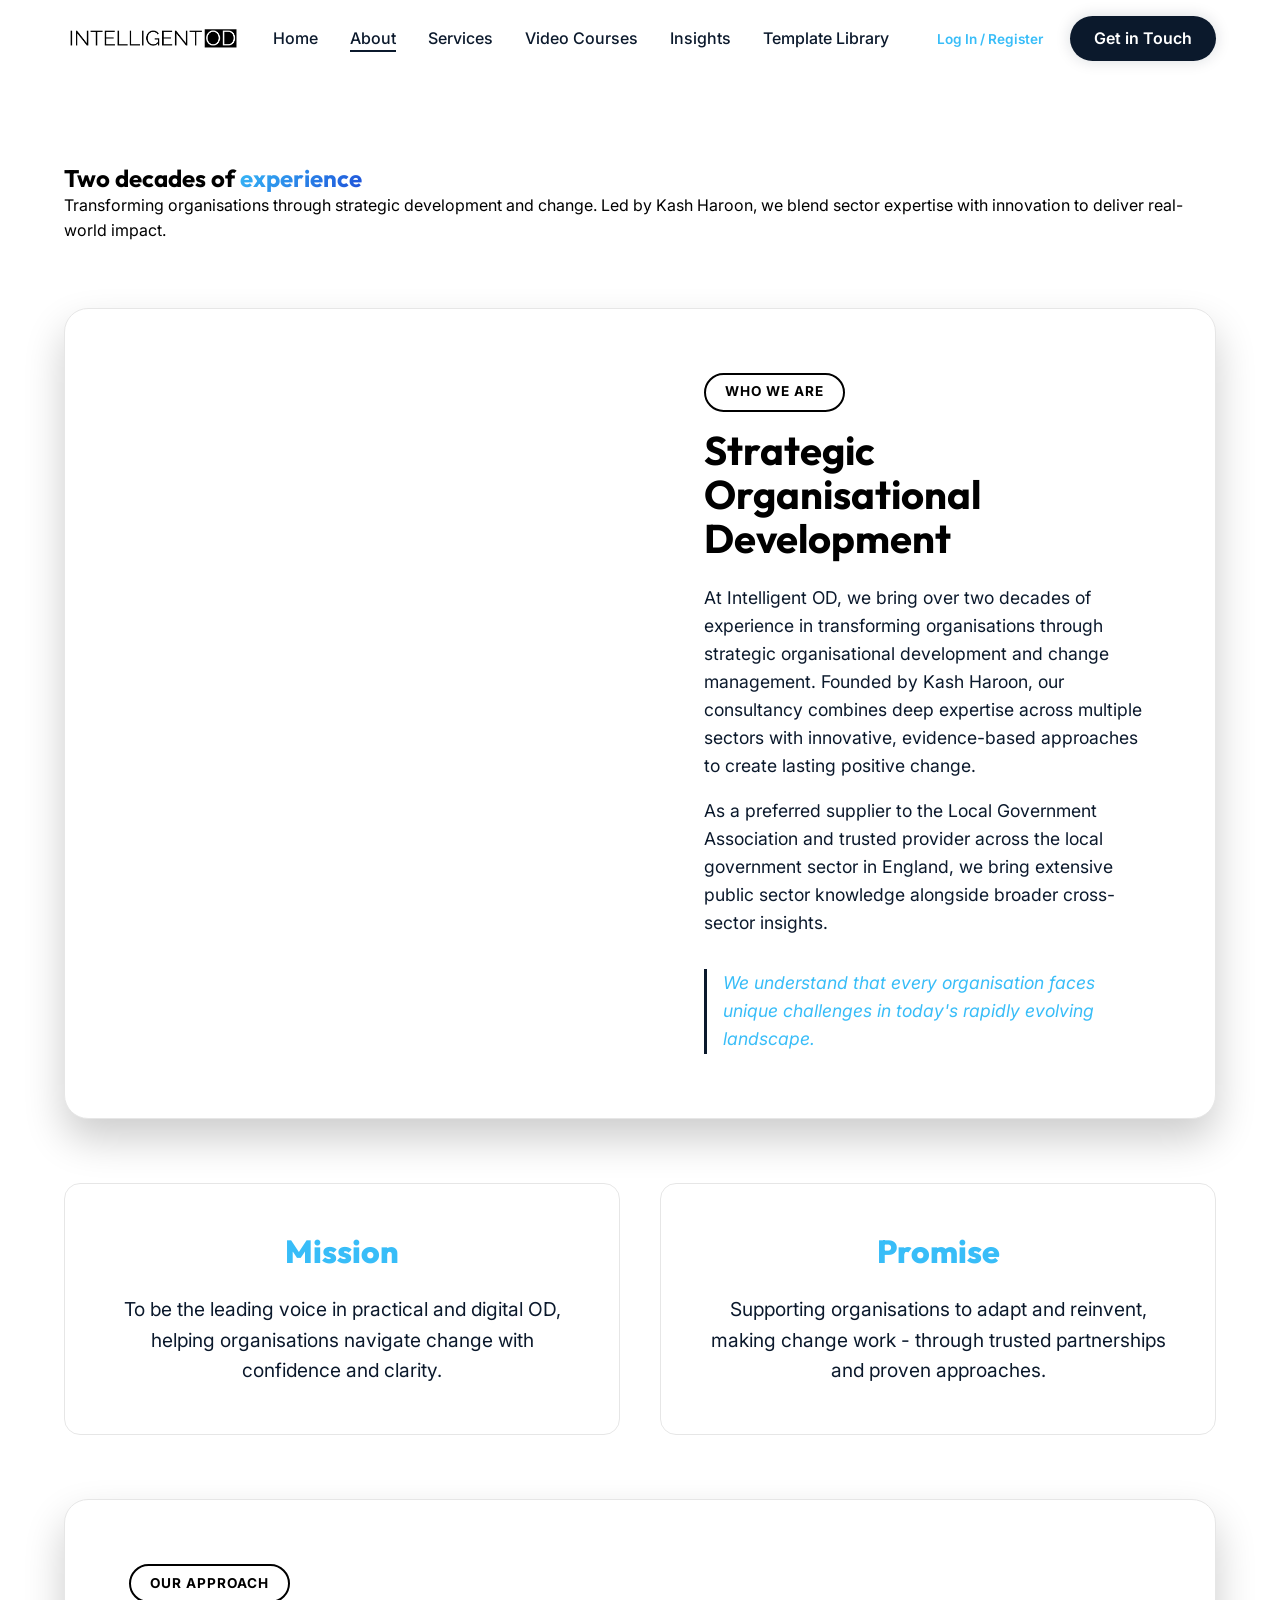
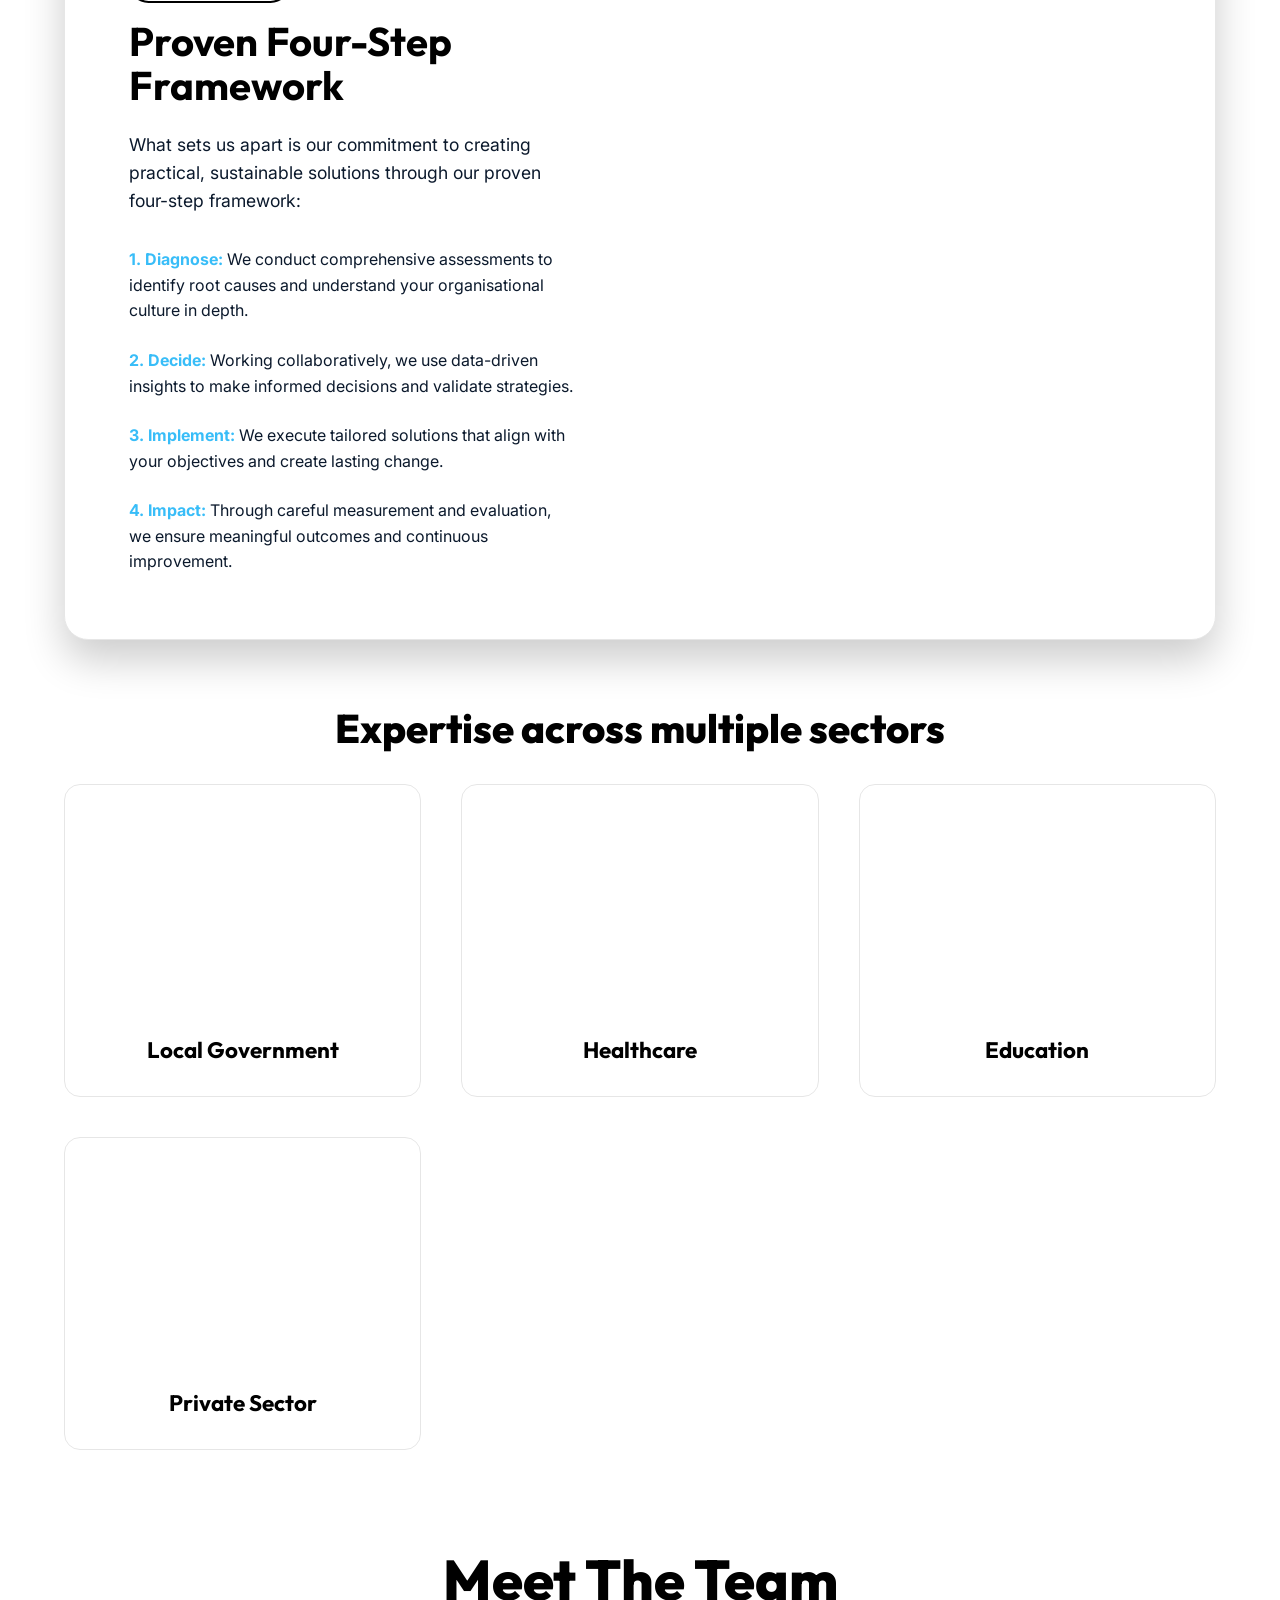
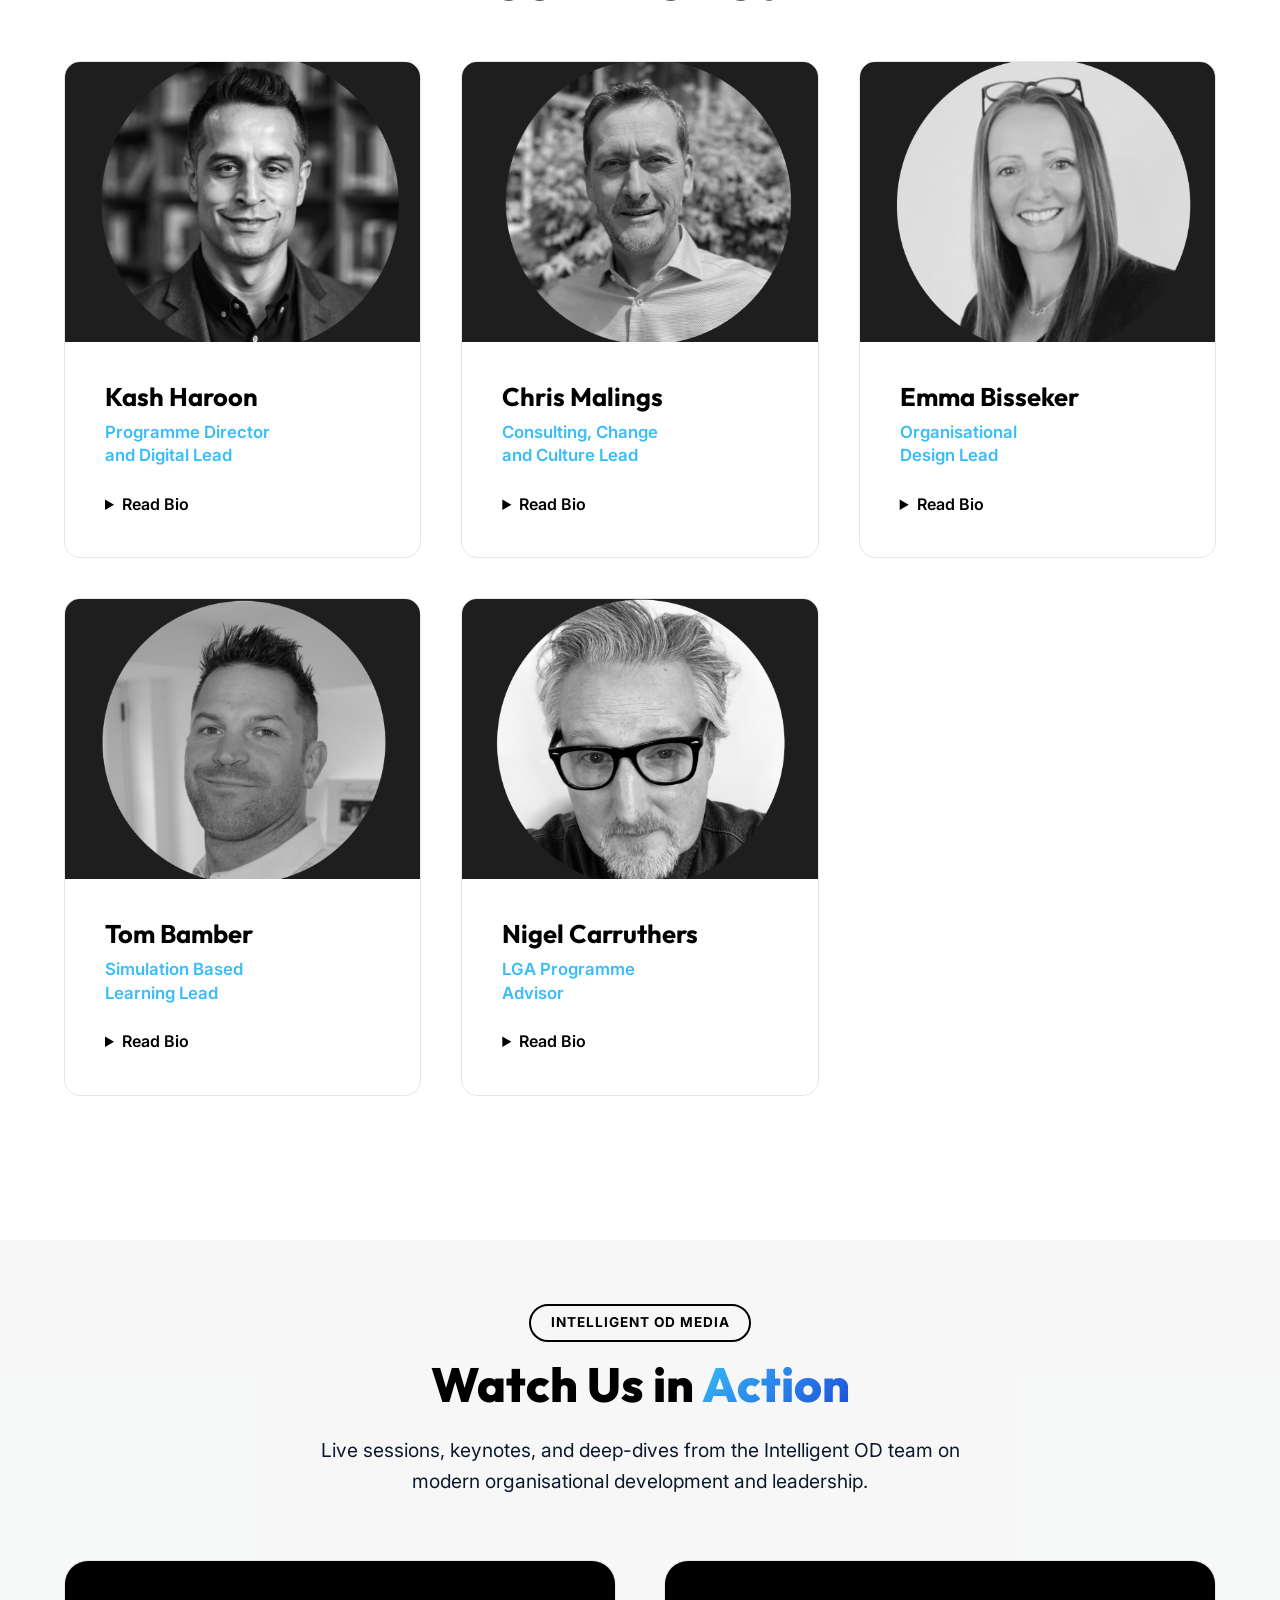
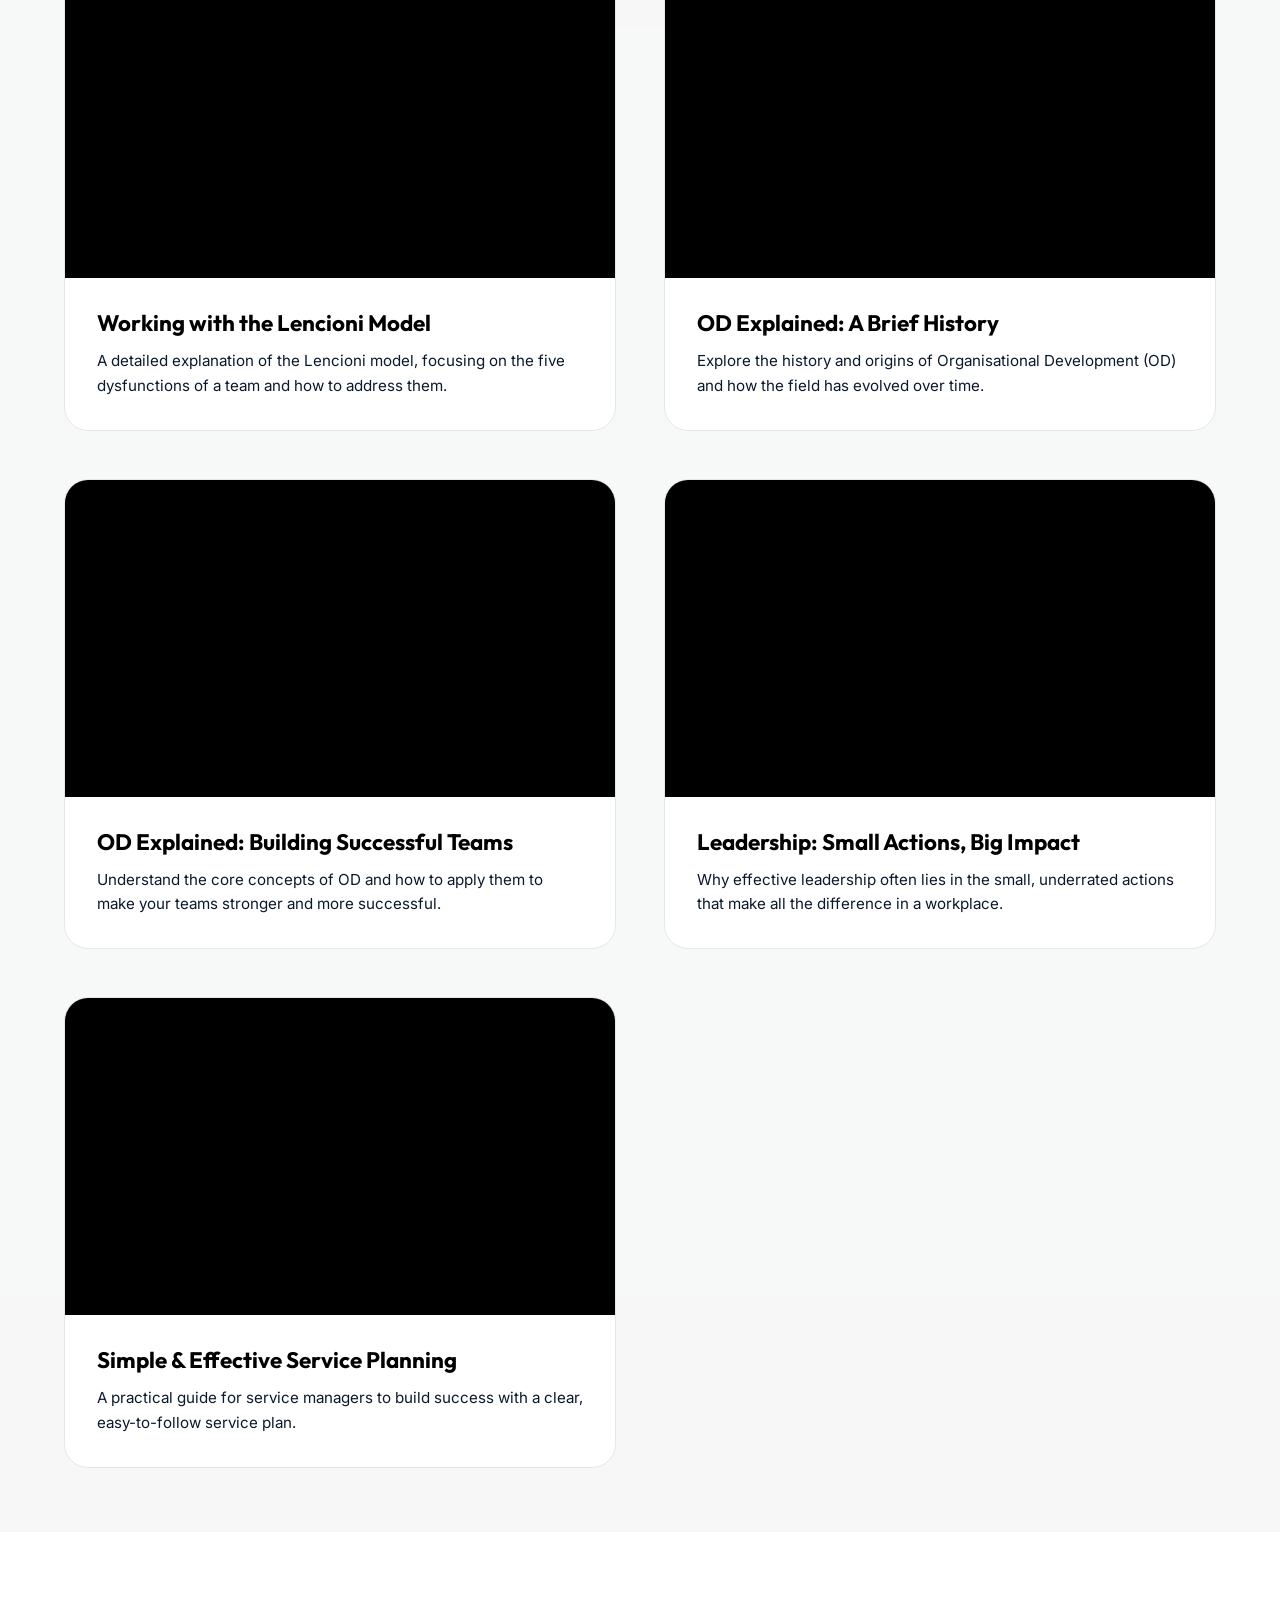
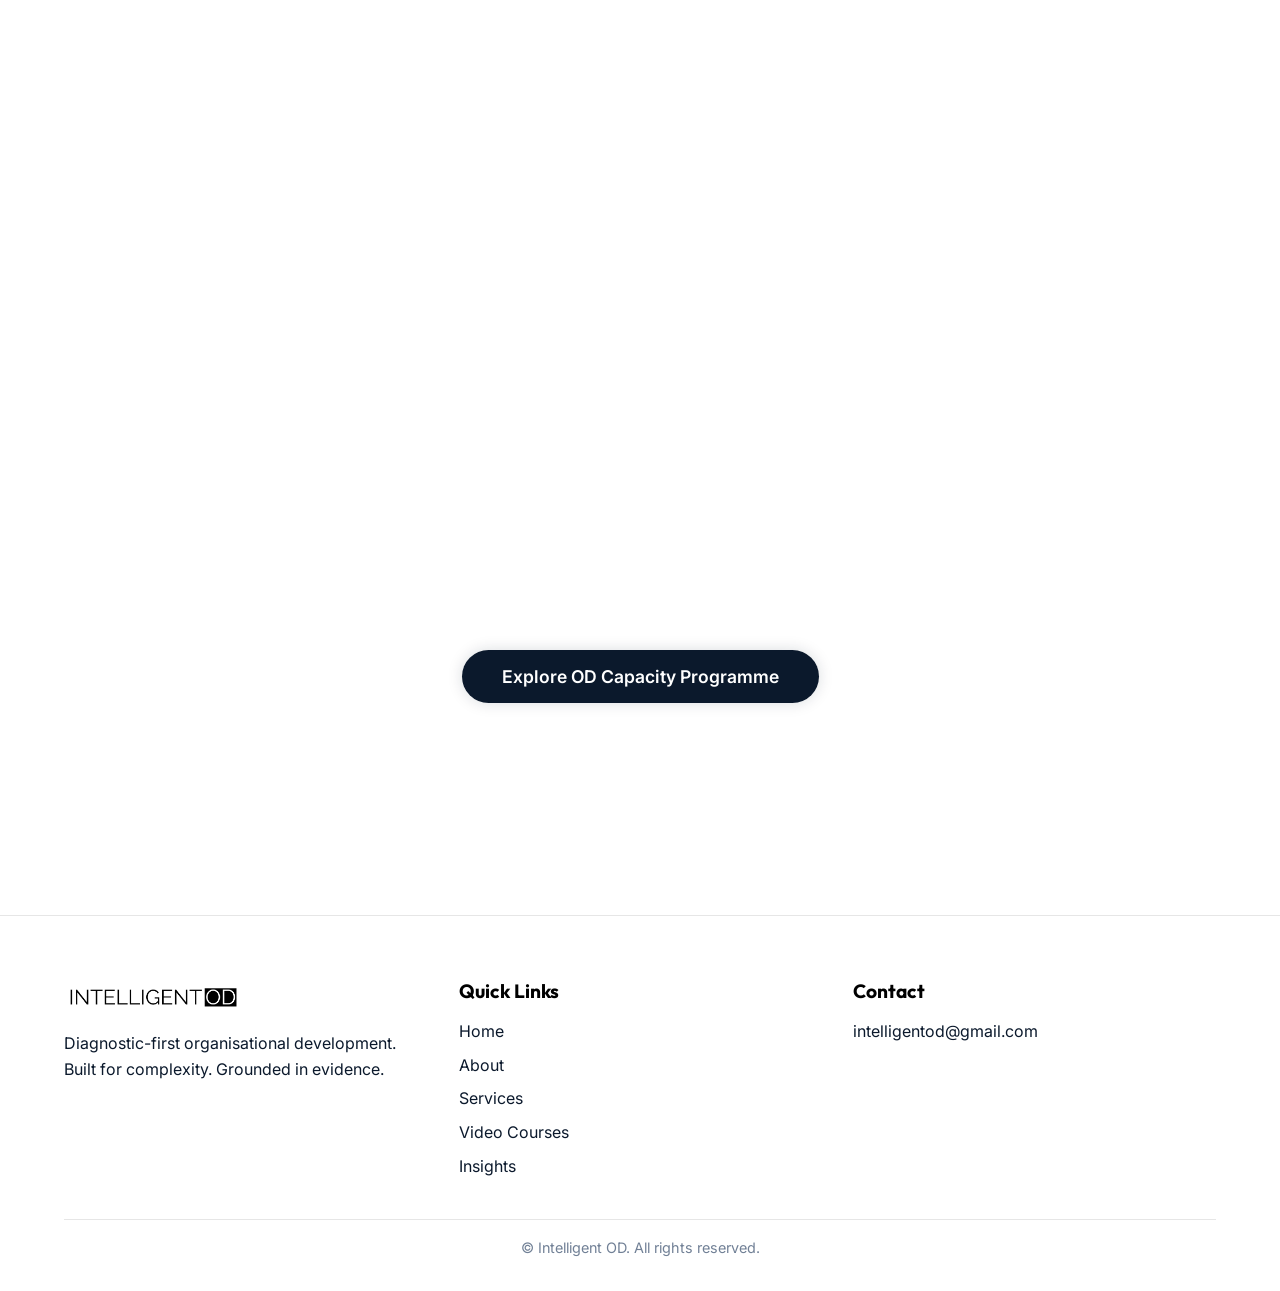
==== commit 452f86cf: "Feat: Add highly robust print stylesheet for PDF export" ====
--- a/about.html
+++ b/about.html
@@ -7,7 +7,7 @@
     <title>About | Intelligent OD</title>
     <!-- SEO Meta Tags -->
     <meta name="description"
-        content="Intelligent OD offers premium HR consultancy services and exclusive video courses for professional growth and talent management.">
+        content="Intelligent OD offers premium Organisational Development (OD) consultancy and exclusive video courses for professional growth and leadership excellence.">
     <!-- Fonts -->
     <link rel="preconnect" href="https://fonts.googleapis.com">
     <link rel="preconnect" href="https://fonts.gstatic.com" crossorigin>
@@ -21,13 +21,13 @@
     <link rel="stylesheet" href="css/responsive.css">
 </head>
 
-<body>
+<body class="scrolled-page">
 
     <!-- Navigation -->
     <nav class="navbar" id="navbar">
         <div class="nav-container">
             <div class="nav-header">
-                <a href="index.html" class="navbar-brand"><img src="images/logo-white-transparent.png"
+                <a href="index.html" class="navbar-brand"><img src="images/logo.png"
                         alt="Intelligent OD Logo" id="nav-logo" style="height: 35px; width: auto; display: block;"></a>
                 <div class="menu-toggle" id="mobile-menu">
                     <span class="bar"></span>
@@ -41,8 +41,8 @@
                 <li><a href="services.html" class="nav-link">Services</a></li>
                 <li><a href="courses.html" class="nav-link">Video Courses</a></li>
                 <li><a href="insights.html" class="nav-link">Insights</a></li>
-                <li><a href="login.html" class="nav-link" style="color: var(--primary-accent); font-weight: 600;">Log In /
-                        Register</a></li>
+                <li><a href="#" class="nav-link">Template Library</a></li>
+                <li><a href="login.html" class="nav-link login-link">Log In / Register</a></li>
                 <li class="mobile-only" style="margin-top: 1rem;"><a href="index.html#contact" class="btn-primary">Get in Touch</a></li>
             </ul>
             <a href="index.html#contact" class="btn-primary desktop-only">Get in Touch</a>
@@ -86,7 +86,7 @@
                             local government sector in England, we bring extensive public sector knowledge alongside
                             broader cross-sector insights.</p>
                         <p
-                            style="font-style: italic; font-size: 1.1rem; color: var(--primary-accent); padding-left: 1rem; border-left: 3px solid var(--primary-accent);">
+                            style="font-style: italic; font-size: 1.1rem; color: var(--accent-cyan); padding-left: 1rem; border-left: 3px solid var(--primary-accent);">
                             We understand that every organisation faces unique challenges in today's rapidly evolving
                             landscape.</p>
                     </div>
@@ -99,7 +99,7 @@
                     <div class="card glass"
                         style="padding: 3rem; display: flex; flex-direction: column; justify-content: center; align-items: center; text-align: center;">
                         <h3
-                            style="font-size: 2rem; font-weight: 800; margin-bottom: 1.5rem; color: var(--primary-accent);">
+                            style="font-size: 2rem; font-weight: 800; margin-bottom: 1.5rem; color: var(--accent-cyan);">
                             Mission</h3>
                         <p style="color: var(--text-secondary); font-size: 1.2rem; line-height: 1.6;">To be the leading
                             voice in practical and digital OD, helping organisations navigate change with confidence and
@@ -109,7 +109,7 @@
                     <div class="card glass"
                         style="padding: 3rem; display: flex; flex-direction: column; justify-content: center; align-items: center; text-align: center;">
                         <h3
-                            style="font-size: 2rem; font-weight: 800; margin-bottom: 1.5rem; color: var(--primary-accent);">
+                            style="font-size: 2rem; font-weight: 800; margin-bottom: 1.5rem; color: var(--accent-cyan);">
                             Promise</h3>
                         <p style="color: var(--text-secondary); font-size: 1.2rem; line-height: 1.6;">Supporting
                             organisations to adapt and reinvent, making change work - through trusted partnerships and
@@ -134,17 +134,17 @@
                             What sets us apart is our commitment to creating practical, sustainable solutions through
                             our proven four-step framework:</p>
                         <div style="display: flex; flex-direction: column; gap: 1.5rem;">
-                            <div><strong style="color: var(--primary-accent);">1. Diagnose:</strong> <span
+                            <div><strong style="color: var(--accent-cyan);">1. Diagnose:</strong> <span
                                     style="color: var(--text-secondary);">We conduct comprehensive assessments to
                                     identify root causes and understand your organisational culture in depth.</span>
                             </div>
-                            <div><strong style="color: var(--primary-accent);">2. Decide:</strong> <span
+                            <div><strong style="color: var(--accent-cyan);">2. Decide:</strong> <span
                                     style="color: var(--text-secondary);">Working collaboratively, we use data-driven
                                     insights to make informed decisions and validate strategies.</span></div>
-                            <div><strong style="color: var(--primary-accent);">3. Implement:</strong> <span
+                            <div><strong style="color: var(--accent-cyan);">3. Implement:</strong> <span
                                     style="color: var(--text-secondary);">We execute tailored solutions that align with
                                     your objectives and create lasting change.</span></div>
-                            <div><strong style="color: var(--primary-accent);">4. Impact:</strong> <span
+                            <div><strong style="color: var(--accent-cyan);">4. Impact:</strong> <span
                                     style="color: var(--text-secondary);">Through careful measurement and evaluation, we
                                     ensure meaningful outcomes and continuous improvement.</span></div>
                         </div>
@@ -223,7 +223,7 @@
                                 style="font-size: 1.6rem; font-weight: 700; margin-bottom: 0.5rem; color: var(--text-primary);">
                                 Kash Haroon</h3>
                             <div
-                                style="font-size: 1.05rem; font-weight: 600; color: var(--primary-accent); margin-bottom: 1.5rem; line-height: 1.4;">
+                                style="font-size: 1.05rem; font-weight: 600; color: var(--accent-cyan); margin-bottom: 1.5rem; line-height: 1.4;">
                                 Programme Director<br>and Digital Lead</div>
                             <div style="margin-top: auto;">
                                 <details name="team-bios" style="cursor: pointer;">
@@ -254,7 +254,7 @@
                                 style="font-size: 1.6rem; font-weight: 700; margin-bottom: 0.5rem; color: var(--text-primary);">
                                 Chris Malings</h3>
                             <div
-                                style="font-size: 1.05rem; font-weight: 600; color: var(--primary-accent); margin-bottom: 1.5rem; line-height: 1.4;">
+                                style="font-size: 1.05rem; font-weight: 600; color: var(--accent-cyan); margin-bottom: 1.5rem; line-height: 1.4;">
                                 Consulting, Change<br>and Culture Lead</div>
                             <div style="margin-top: auto;">
                                 <details name="team-bios" style="cursor: pointer;">
@@ -284,7 +284,7 @@
                                 style="font-size: 1.6rem; font-weight: 700; margin-bottom: 0.5rem; color: var(--text-primary);">
                                 Emma Bisseker</h3>
                             <div
-                                style="font-size: 1.05rem; font-weight: 600; color: var(--primary-accent); margin-bottom: 1.5rem; line-height: 1.4;">
+                                style="font-size: 1.05rem; font-weight: 600; color: var(--accent-cyan); margin-bottom: 1.5rem; line-height: 1.4;">
                                 Organisational<br>Design Lead</div>
                             <div style="margin-top: auto;">
                                 <details name="team-bios" style="cursor: pointer;">
@@ -293,7 +293,7 @@
                                         Read Bio</summary>
                                     <div
                                         style="font-size: 0.95rem; margin-top: 1.5rem; line-height: 1.6; color: var(--text-secondary); padding-top: 1.5rem; border-top: 1px solid var(--border-color);">
-                                        Emma is an organisational design specialist, executive coach, and HR
+                                        Emma is an organisational design specialist, executive coach, and OD
                                         practitioner with a highly practical approach. She brings deep expertise in
                                         organisational design, combined with hands-on experience and strong professional
                                         insight. Emma is particularly valued for turning complex organisational thinking
@@ -314,7 +314,7 @@
                                 style="font-size: 1.6rem; font-weight: 700; margin-bottom: 0.5rem; color: var(--text-primary);">
                                 Tom Bamber</h3>
                             <div
-                                style="font-size: 1.05rem; font-weight: 600; color: var(--primary-accent); margin-bottom: 1.5rem; line-height: 1.4;">
+                                style="font-size: 1.05rem; font-weight: 600; color: var(--accent-cyan); margin-bottom: 1.5rem; line-height: 1.4;">
                                 Simulation Based<br>Learning Lead</div>
                             <div style="margin-top: auto;">
                                 <details name="team-bios" style="cursor: pointer;">
@@ -344,7 +344,7 @@
                                 style="font-size: 1.6rem; font-weight: 700; margin-bottom: 0.5rem; color: var(--text-primary);">
                                 Nigel Carruthers</h3>
                             <div
-                                style="font-size: 1.05rem; font-weight: 600; color: var(--primary-accent); margin-bottom: 1.5rem; line-height: 1.4;">
+                                style="font-size: 1.05rem; font-weight: 600; color: var(--accent-cyan); margin-bottom: 1.5rem; line-height: 1.4;">
                                 LGA Programme<br>Advisor</div>
                             <div style="margin-top: auto;">
                                 <details name="team-bios" style="cursor: pointer;">
@@ -511,10 +511,9 @@
     <footer class="footer">
         <div class="footer-content">
             <div class="footer-col">
-                <a href="index.html" class="navbar-brand"><img src="images/logo-white-transparent.png" alt="Intelligent OD Logo"
+                <a href="index.html" class="navbar-brand"><img src="images/logo.png" alt="Intelligent OD Logo"
                         style="height: 35px; width: auto; display: block;"></a>
-                <p style="color: var(--text-secondary); margin-top: 1rem;">Empowering your workforce with modern HR
-                    solutions and comprehensive video training courses.</p>
+                <p style="color: var(--text-secondary); margin-top: 1rem;">Diagnostic-first organisational development. Built for complexity. Grounded in evidence.</p>
             </div>
             <div class="footer-col">
                 <h3>Quick Links</h3>
@@ -539,6 +538,6 @@
     </footer>
 
     <!-- Scripts -->
-    <script src="js/navbar.js"></script>
+    <script src="js/navbar.js?v=2"></script>
 </body>
 </html>
--- a/css/styles.css
+++ b/css/styles.css
@@ -15,7 +15,7 @@
   /* Light Grey */
 
   /* Brand Accent Colors */
-  --accent-cyan: #80CFF2;
+  --accent-cyan: #38BDF8;
   --accent-peach: #EAA082;
   --accent-pink: #DF93D3;
   --accent-green: #A1D595;
@@ -88,16 +88,22 @@
   position: fixed;
   top: 0;
   width: 100%;
+  padding: var(--spacing-md) 0;
+  z-index: 1000;
+  transition: all var(--transition-med);
+}
+
+.nav-container {
+  max-width: 1400px;
+  width: 90%;
+  margin: 0 auto;
   display: flex;
   justify-content: space-between;
   align-items: center;
-  padding: var(--spacing-md) 5%;
-  z-index: 1000;
-  transition: all var(--transition-med);
 }
 
 .navbar.scrolled {
-  padding: var(--spacing-sm) 5%;
+  padding: var(--spacing-sm) 0;
   background: var(--bg-surface-glass);
   backdrop-filter: blur(16px);
   -webkit-backdrop-filter: blur(16px);
@@ -144,6 +150,17 @@
 .nav-link:hover::after,
 .nav-link.active::after {
   width: 100%;
+}
+
+.login-link {
+  font-size: 0.85rem !important;
+  color: var(--accent-cyan) !important;
+  font-weight: 600 !important;
+  margin-left: 1rem;
+}
+
+.login-link::after {
+  display: none !important; /* No underline for secondary links */
 }
 
 .btn-primary {
